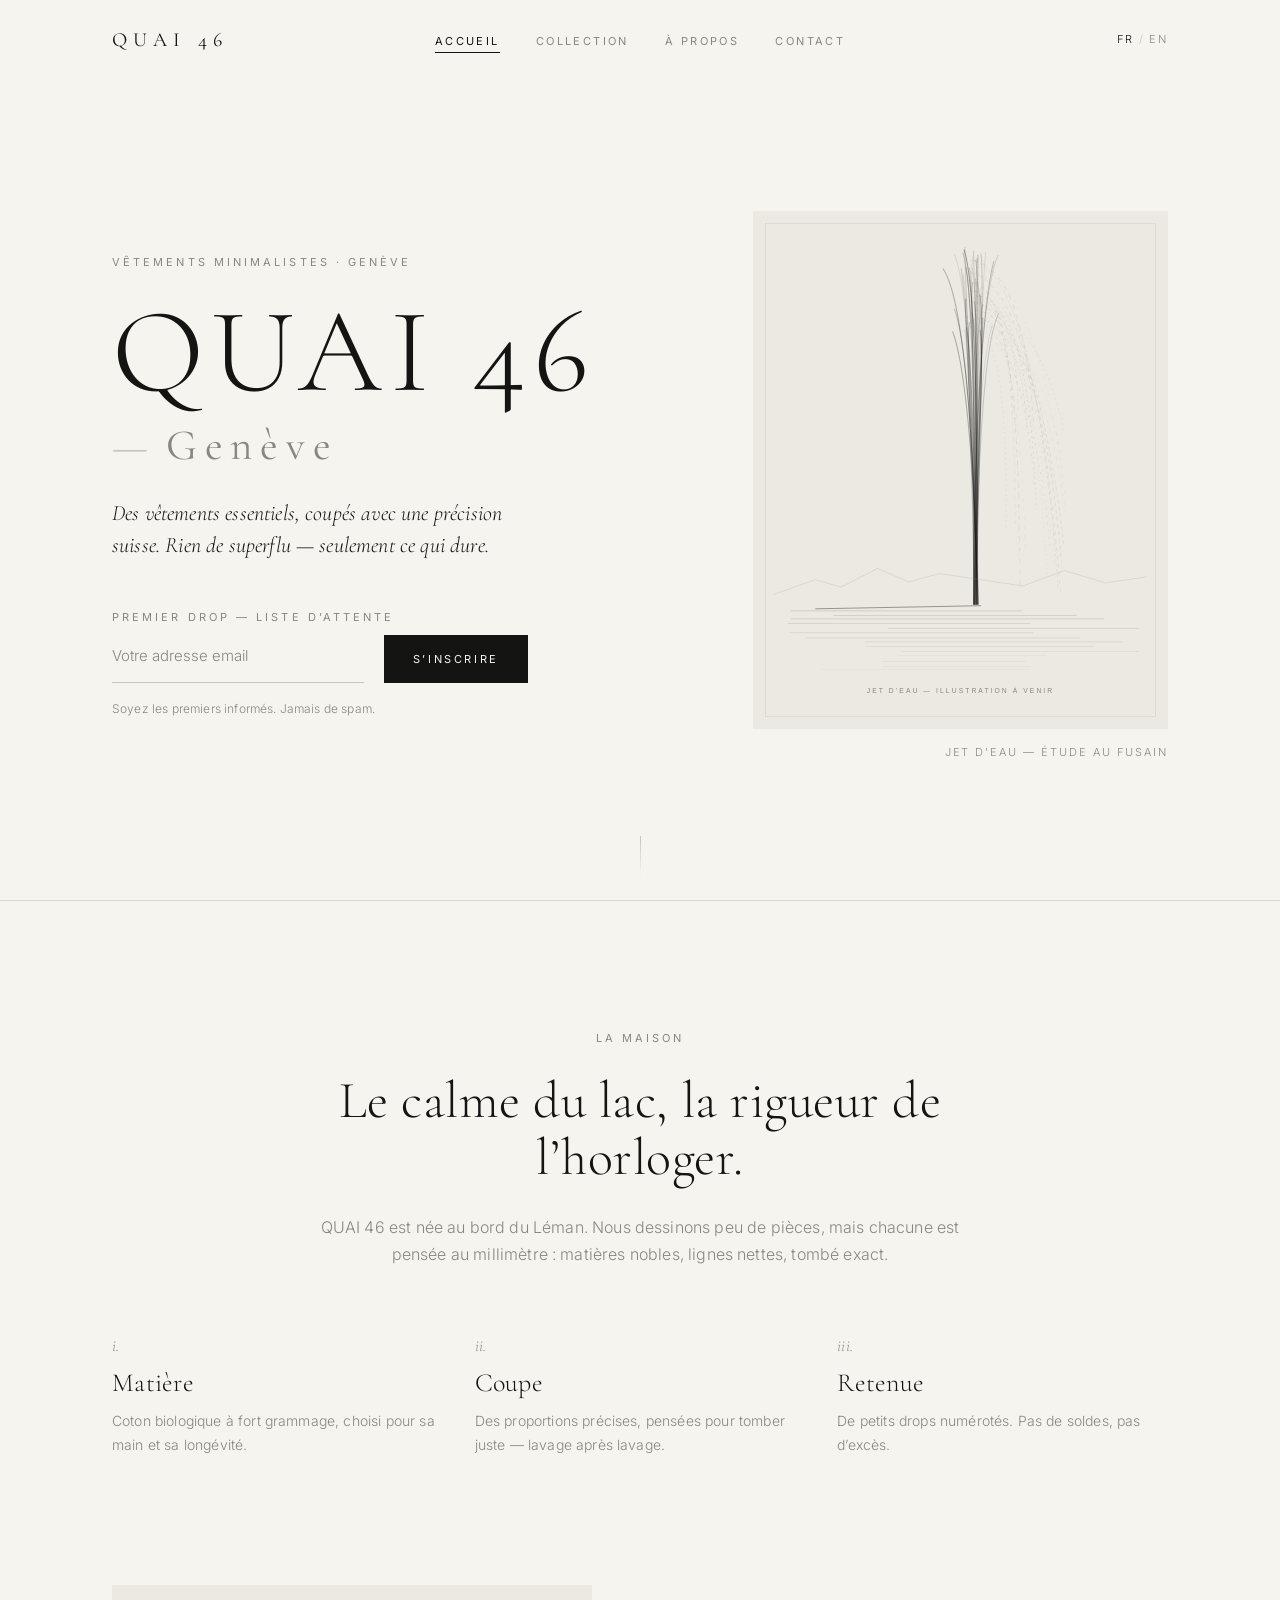
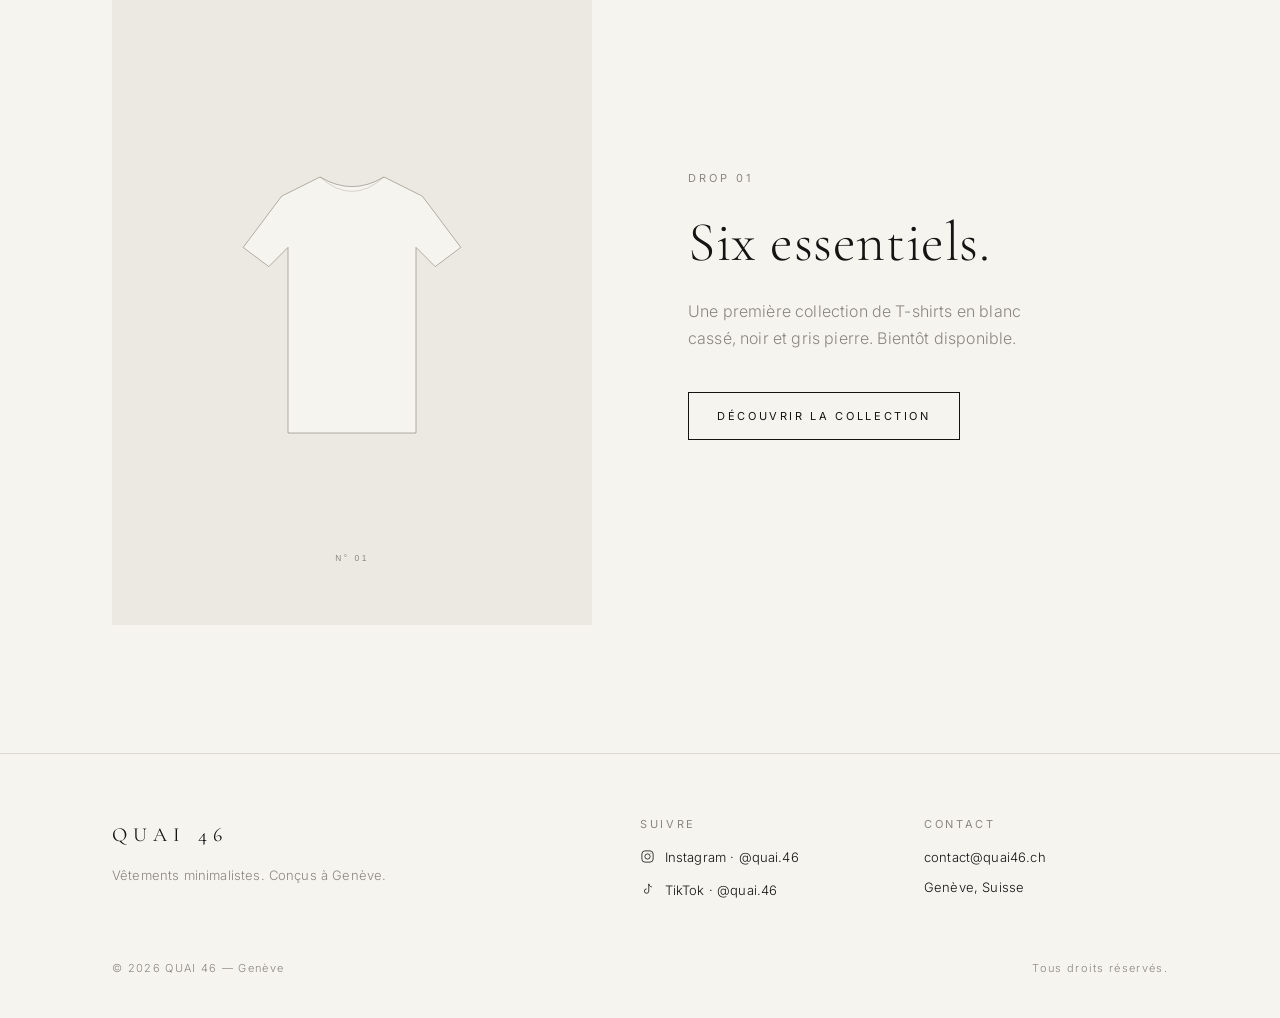
==== index.html @ dd551195 "Site Quai 46 : accueil, collection, à propos, contact (FR/EN) Co-Authored-By: Claude Opus 5.5 <norep" ====
<!doctype html>
<html lang="fr" data-title="meta.title.home">
<head>
<meta charset="utf-8">
<meta name="viewport" content="width=device-width, initial-scale=1">
<title>QUAI 46 — Genève · Vêtements minimalistes</title>
<meta name="description" content="QUAI 46, maison de vêtements minimalistes à Genève. Inscrivez-vous à la liste d’attente du premier drop.">
<meta name="theme-color" content="#f6f4ef">
<meta property="og:title" content="QUAI 46 — Genève · Vêtements minimalistes">
<meta property="og:description" content="QUAI 46, maison de vêtements minimalistes à Genève. Inscrivez-vous à la liste d’attente du premier drop.">
<meta property="og:type" content="website">
<meta property="og:url" content="https://quai46.github.io/">
<meta property="og:image" content="https://quai46.github.io/images/jet-deau.svg">
<link rel="canonical" href="https://quai46.github.io/">
<link rel="icon" href="favicon.svg" type="image/svg+xml">
<link rel="preconnect" href="https://fonts.googleapis.com">
<link rel="preconnect" href="https://fonts.gstatic.com" crossorigin>
<link rel="stylesheet" href="https://fonts.googleapis.com/css2?family=Cormorant+Garamond:ital,wght@0,300;0,400;1,300&family=Inter:wght@300;400&display=swap">
<link rel="stylesheet" href="css/style.css">
<script src="js/main.js" defer></script>
</head>
<body>
<a class="skip-link" href="#main" data-i18n="skip">Aller au contenu</a>
<header class="site-header">
  <div class="container">
    <a class="logo" href="index.html" aria-label="QUAI 46 — Accueil">QUAI 46</a>
    <nav class="site-nav" id="site-nav" aria-label="Navigation principale">
      <ul>
        <li><a href="index.html" data-i18n="nav.home" aria-current="page">Accueil</a></li>
        <li><a href="collection.html" data-i18n="nav.collection">Collection</a></li>
        <li><a href="a-propos.html" data-i18n="nav.about">À propos</a></li>
        <li><a href="contact.html" data-i18n="nav.contact">Contact</a></li>
      </ul>
    </nav>
    <div class="header-actions">
      <button class="lang-toggle" type="button" aria-label="Switch to English"><span data-lang="fr" aria-current="true">FR</span><span class="sep">/</span><span data-lang="en" aria-current="false">EN</span></button>
      <button class="menu-toggle" type="button" aria-controls="site-nav" aria-expanded="false" aria-label="Menu" data-i18n-aria="nav.menu"><span></span><span></span></button>
    </div>
  </div>
</header>

<main id="main">

<section class="hero">
  <div class="container">
    <div class="hero-copy">
      <p class="eyebrow" data-i18n="home.eyebrow">Vêtements minimalistes · Genève</p>
      <h1 class="hero-title">QUAI&nbsp;46<span class="city"><span class="dash">—</span>&nbsp;Genève</span></h1>
      <p class="lead hero-tagline" data-i18n="home.tagline">Des vêtements essentiels, coupés avec une précision suisse. Rien de superflu — seulement ce qui dure.</p>

      <form class="waitlist" data-form="waitlist" action="#" method="post" novalidate>
        <label class="eyebrow" for="waitlist-email" data-i18n="home.waitlist.label">Premier drop — liste d’attente</label>
        <div class="waitlist-row">
          <input class="field" id="waitlist-email" type="email" name="email" autocomplete="email" required placeholder="Votre adresse email" data-i18n-placeholder="home.waitlist.placeholder">
          <input type="text" name="_gotcha" tabindex="-1" autocomplete="off" class="visually-hidden" aria-hidden="true">
          <button class="btn" type="submit" data-i18n="home.waitlist.cta">S’inscrire</button>
        </div>
        <p class="form-note" role="status" aria-live="polite" data-i18n="home.waitlist.note">Soyez les premiers informés. Jamais de spam.</p>
      </form>
    </div>

    <figure class="hero-visual" style="margin:0">
      <div class="frame frame--portrait">
        <!-- Remplacer par l'illustration du Jet d'Eau (fusain ou stylo-plume) : images/jet-deau.jpg -->
        <img src="images/jet-deau.svg" alt="Illustration du Jet d’Eau de Genève" width="800" height="1000" fetchpriority="high">
      </div>
      <figcaption class="caption" data-i18n="home.visual.caption">Jet d’Eau — étude au fusain</figcaption>
    </figure>
  </div>
  <span class="scroll-cue" aria-hidden="true"></span>
</section>

<hr class="rule">

<section class="section">
  <div class="container">
    <div class="statement reveal">
      <p class="eyebrow" data-i18n="home.statement.eyebrow">La maison</p>
      <h2 data-i18n="home.statement.title">Le calme du lac, la rigueur de l’horloger.</h2>
      <p data-i18n="home.statement.text">QUAI 46 est née au bord du Léman. Nous dessinons peu de pièces, mais chacune est pensée au millimètre : matières nobles, lignes nettes, tombé exact.</p>
    </div>
    <div class="pillars">
      <div class="pillar reveal"><span class="num">i.</span><h3 data-i18n="home.pillar1.title">Matière</h3><p data-i18n="home.pillar1.text">Coton biologique à fort grammage, choisi pour sa main et sa longévité.</p></div>
      <div class="pillar reveal"><span class="num">ii.</span><h3 data-i18n="home.pillar2.title">Coupe</h3><p data-i18n="home.pillar2.text">Des proportions précises, pensées pour tomber juste — lavage après lavage.</p></div>
      <div class="pillar reveal"><span class="num">iii.</span><h3 data-i18n="home.pillar3.title">Retenue</h3><p data-i18n="home.pillar3.text">De petits drops numérotés. Pas de soldes, pas d’excès.</p></div>
    </div>
  </div>
</section>

<section class="section" style="padding-top:0">
  <div class="container split">
    <div class="frame frame--tall reveal">
      <img src="images/tee-01.svg" alt="T-shirt Léman, blanc cassé" width="800" height="1000" loading="lazy">
    </div>
    <div class="reveal">
      <p class="eyebrow" data-i18n="home.collection.eyebrow">Drop 01</p>
      <h2 style="font-size:clamp(2.25rem,8vw,3.5rem);margin-bottom:1.5rem" data-i18n="home.collection.title">Six essentiels.</h2>
      <p style="color:var(--stone);max-width:24rem;margin-bottom:2.5rem" data-i18n="home.collection.text">Une première collection de T-shirts en blanc cassé, noir et gris pierre. Bientôt disponible.</p>
      <a class="btn btn--ghost" href="collection.html" data-i18n="home.collection.cta">Découvrir la collection</a>
    </div>
  </div>
</section>
</main>

<footer class="site-footer">
  <div class="container">
    <div class="footer-grid">
      <div class="footer-brand">
        <a class="logo" href="index.html">QUAI 46</a>
        <p data-i18n="footer.tagline">Vêtements minimalistes. Conçus à Genève.</p>
      </div>
      <div class="footer-col">
        <h2 data-i18n="footer.follow">Suivre</h2>
        <ul class="social">
          <li><a href="https://www.instagram.com/quai.46/" target="_blank" rel="noopener"><svg viewBox="0 0 24 24" fill="none" stroke="currentColor" stroke-width="1.3" aria-hidden="true"><rect x="3" y="3" width="18" height="18" rx="5"/><circle cx="12" cy="12" r="4.2"/><circle cx="17.4" cy="6.6" r=".6" fill="currentColor" stroke="none"/></svg><span>Instagram · @quai.46</span></a></li>
          <li><a href="https://www.tiktok.com/@quai.46" target="_blank" rel="noopener"><svg viewBox="0 0 24 24" fill="none" stroke="currentColor" stroke-width="1.3" stroke-linejoin="round" aria-hidden="true"><path d="M14 3v11.5a3.5 3.5 0 1 1-3.5-3.5"/><path d="M14 3c.4 2.6 2.3 4.6 5 4.9"/></svg><span>TikTok · @quai.46</span></a></li>
        </ul>
      </div>
      <div class="footer-col">
        <h2 data-i18n="footer.contact">Contact</h2>
        <ul>
          <li><a href="mailto:contact@quai46.ch">contact@quai46.ch</a></li>
          <li>Genève, Suisse</li>
        </ul>
      </div>
    </div>
    <div class="footer-bottom">
      <span>© <span data-year>2026</span> QUAI 46 — Genève</span>
      <span data-i18n="footer.rights">Tous droits réservés.</span>
    </div>
  </div>
</footer>
</body>
</html>
---- css/style.css ----
/* ==========================================================================
   QUAI 46 — Genève
   Mobile first · blanc cassé, noir, gris pierre
   ========================================================================== */

:root {
  --ivory: #f6f4ef;
  --ivory-deep: #ece9e2;
  --ink: #141413;
  --stone: #8a8780;
  --stone-light: #c9c5bc;
  --line: #dcd8cf;

  --serif: "Cormorant Garamond", "Cormorant", Garamond, "Times New Roman", serif;
  --sans: "Inter", -apple-system, BlinkMacSystemFont, "Helvetica Neue", Arial, sans-serif;

  --gutter: 1.25rem;
  --max: 72rem;
  --header-h: 4.25rem;
  --ease: cubic-bezier(.2, .7, .2, 1);
}

*,
*::before,
*::after { box-sizing: border-box; }

html { -webkit-text-size-adjust: 100%; scroll-behavior: smooth; }

body {
  margin: 0;
  background: var(--ivory);
  color: var(--ink);
  font-family: var(--sans);
  font-size: 0.9375rem;
  font-weight: 300;
  line-height: 1.7;
  letter-spacing: 0.01em;
  -webkit-font-smoothing: antialiased;
  text-rendering: optimizeLegibility;
}

img { display: block; max-width: 100%; height: auto; }
a { color: inherit; text-decoration: none; }
button, input, textarea { font: inherit; color: inherit; }

::selection { background: var(--ink); color: var(--ivory); }

:focus-visible { outline: 1px solid var(--ink); outline-offset: 4px; }

.visually-hidden {
  position: absolute !important;
  width: 1px; height: 1px;
  overflow: hidden; clip: rect(0 0 0 0);
  white-space: nowrap;
}

.skip-link {
  position: absolute; left: var(--gutter); top: -3rem;
  background: var(--ink); color: var(--ivory);
  padding: .5rem 1rem; font-size: .75rem; z-index: 100;
}
.skip-link:focus { top: 1rem; }

/* ---------- Typography ---------- */

h1, h2, h3, .serif {
  font-family: var(--serif);
  font-weight: 300;
  line-height: 1.1;
  letter-spacing: 0.01em;
  margin: 0;
}

.eyebrow {
  font-family: var(--sans);
  font-size: 0.6875rem;
  font-weight: 400;
  letter-spacing: 0.28em;
  text-transform: uppercase;
  color: var(--stone);
  margin: 0 0 1.5rem;
}

.lead {
  font-family: var(--serif);
  font-size: 1.375rem;
  font-weight: 300;
  font-style: italic;
  line-height: 1.45;
  color: var(--ink);
}

p { margin: 0 0 1.25rem; }

/* ---------- Layout ---------- */

.container {
  width: 100%;
  max-width: var(--max);
  margin: 0 auto;
  padding: 0 var(--gutter);
}

.section { padding: 5rem 0; }

.rule {
  border: 0;
  border-top: 1px solid var(--line);
  margin: 0;
}

/* ---------- Header ---------- */

.site-header {
  position: fixed;
  inset: 0 0 auto 0;
  z-index: 50;
  height: var(--header-h);
  background: rgba(246, 244, 239, 0.86);
  -webkit-backdrop-filter: saturate(1.2) blur(10px);
  backdrop-filter: saturate(1.2) blur(10px);
  border-bottom: 1px solid transparent;
  transition: border-color .4s var(--ease);
}
.site-header.is-scrolled { border-bottom-color: var(--line); }

.site-header .container {
  height: 100%;
  display: flex;
  align-items: center;
  justify-content: space-between;
  gap: 1rem;
}

.logo {
  font-family: var(--serif);
  font-size: 1.25rem;
  font-weight: 400;
  letter-spacing: 0.32em;
  white-space: nowrap;
}

.header-actions { display: flex; align-items: center; gap: 1.25rem; }

.lang-toggle {
  background: none;
  border: 0;
  padding: .25rem 0;
  cursor: pointer;
  font-size: 0.6875rem;
  letter-spacing: 0.2em;
  color: var(--stone);
}
.lang-toggle span { transition: color .3s; }
.lang-toggle span[aria-current="true"] { color: var(--ink); }
.lang-toggle .sep { margin: 0 .35em; color: var(--stone-light); }

.menu-toggle {
  width: 2rem; height: 2rem;
  background: none; border: 0; padding: 0;
  cursor: pointer;
  position: relative;
}
.menu-toggle span {
  position: absolute; left: 4px; right: 4px;
  height: 1px; background: var(--ink);
  transition: transform .4s var(--ease), top .4s var(--ease);
}
.menu-toggle span:nth-child(1) { top: 12px; }
.menu-toggle span:nth-child(2) { top: 19px; }
.menu-open .menu-toggle span:nth-child(1) { top: 16px; transform: rotate(45deg); }
.menu-open .menu-toggle span:nth-child(2) { top: 16px; transform: rotate(-45deg); }

.site-nav {
  position: fixed;
  inset: var(--header-h) 0 0 0;
  background: var(--ivory);
  display: flex;
  flex-direction: column;
  justify-content: center;
  padding: 0 var(--gutter) 20vh;
  opacity: 0;
  visibility: hidden;
  transition: opacity .4s var(--ease), visibility .4s;
}
.menu-open .site-nav { opacity: 1; visibility: visible; }

.site-nav ul { list-style: none; margin: 0; padding: 0; }
.site-nav li + li { margin-top: 1.25rem; }
.site-nav a {
  font-family: var(--serif);
  font-size: 2.25rem;
  font-weight: 300;
  color: var(--stone);
  transition: color .3s;
}
.site-nav a:hover,
.site-nav a[aria-current="page"] { color: var(--ink); }

/* ---------- Buttons & forms ---------- */

.btn {
  display: inline-flex;
  align-items: center;
  justify-content: center;
  min-height: 3rem;
  padding: 0 1.75rem;
  border: 1px solid var(--ink);
  background: var(--ink);
  color: var(--ivory);
  font-size: 0.6875rem;
  font-weight: 400;
  letter-spacing: 0.24em;
  text-transform: uppercase;
  cursor: pointer;
  transition: background .3s, color .3s;
  white-space: nowrap;
}
.btn:hover { background: transparent; color: var(--ink); }

.btn--ghost { background: transparent; color: var(--ink); }
.btn--ghost:hover { background: var(--ink); color: var(--ivory); }

.btn[disabled],
.btn--disabled {
  background: transparent;
  color: var(--stone);
  border-color: var(--stone-light);
  cursor: default;
}
.btn[disabled]:hover,
.btn--disabled:hover { background: transparent; color: var(--stone); }

.field {
  display: block;
  width: 100%;
  border: 0;
  border-bottom: 1px solid var(--stone-light);
  background: transparent;
  padding: .85rem 0;
  font-size: 0.9375rem;
  font-weight: 300;
  border-radius: 0;
  transition: border-color .3s;
}
.field::placeholder { color: var(--stone); }
.field:focus { outline: none; border-bottom-color: var(--ink); }
textarea.field { resize: vertical; min-height: 8rem; }

.label {
  display: block;
  font-size: 0.6875rem;
  letter-spacing: 0.2em;
  text-transform: uppercase;
  color: var(--stone);
  margin-top: 1.75rem;
}

.form-note {
  font-size: 0.75rem;
  color: var(--stone);
  margin: 1rem 0 0;
  min-height: 1.2em;
}
.form-note.is-success { color: var(--ink); }

/* ---------- Hero ---------- */

.hero {
  position: relative;
  min-height: 100vh;
  min-height: 100svh;
  display: flex;
  align-items: center;
  padding: calc(var(--header-h) + 2.5rem) 0 3rem;
  overflow: hidden;
}

.hero .container {
  display: grid;
  gap: 3rem;
  align-items: center;
}

.hero-title {
  font-size: clamp(3rem, 13vw, 7.5rem);
  letter-spacing: 0.06em;
  line-height: 0.95;
}
.hero-title .city {
  display: block;
  font-size: 0.36em;
  font-weight: 400;
  letter-spacing: 0.18em;
  margin-top: 1rem;
  color: var(--stone);
}
.hero-title .dash { letter-spacing: 0; color: var(--stone-light); }

.hero-tagline {
  max-width: 26rem;
  margin: 2rem 0 2.5rem;
}

.waitlist { max-width: 26rem; }
.waitlist-row { display: flex; flex-direction: column; gap: 1rem; }
.waitlist .eyebrow { margin-bottom: .5rem; }

.hero-visual { position: relative; }

.scroll-cue {
  position: absolute;
  left: 50%; bottom: 1.5rem;
  width: 1px; height: 2.5rem;
  background: linear-gradient(var(--stone-light), transparent);
  display: none;
}

/* ---------- Image frames / placeholders ---------- */

.frame {
  position: relative;
  background: var(--ivory-deep);
  overflow: hidden;
}
.frame img {
  width: 100%; height: 100%;
  object-fit: cover;
}
.frame--portrait { aspect-ratio: 4 / 5; }
.frame--tall { aspect-ratio: 3 / 4; }
.frame--wide { aspect-ratio: 16 / 9; }

.caption {
  font-size: 0.6875rem;
  letter-spacing: 0.18em;
  text-transform: uppercase;
  color: var(--stone);
  margin-top: .85rem;
}

/* ---------- Manifesto / intro blocks ---------- */

.statement {
  text-align: center;
  max-width: 40rem;
  margin: 0 auto;
}
.statement h2 {
  font-size: clamp(2rem, 7vw, 3.25rem);
  margin-bottom: 1.75rem;
}
.statement p { color: var(--stone); }

.pillars {
  display: grid;
  gap: 2.5rem;
  margin-top: 4rem;
}
.pillar .num {
  font-family: var(--serif);
  font-style: italic;
  font-size: 1rem;
  color: var(--stone);
}
.pillar h3 { font-size: 1.625rem; margin: .5rem 0 .75rem; }
.pillar p { color: var(--stone); font-size: 0.875rem; margin: 0; }

.split {
  display: grid;
  gap: 2.5rem;
  align-items: center;
}

/* ---------- Page heads ---------- */

.page-head {
  padding: calc(var(--header-h) + 4rem) 0 3rem;
}
.page-head h1 { font-size: clamp(2.75rem, 11vw, 5rem); }
.page-head p { max-width: 32rem; color: var(--stone); margin-top: 1.5rem; }

/* ---------- Collection ---------- */

.grid {
  display: grid;
  grid-template-columns: 1fr;
  gap: 3.5rem 1.25rem;
}

.product .frame { aspect-ratio: 4 / 5; }
.product-info {
  display: flex;
  justify-content: space-between;
  align-items: baseline;
  gap: 1rem;
  margin-top: 1.25rem;
}
.product-name { font-size: 1.375rem; }
.product-meta { font-size: 0.75rem; color: var(--stone); margin: .25rem 0 1.25rem; }
.product-price {
  font-size: 0.8125rem;
  letter-spacing: 0.08em;
  white-space: nowrap;
}
.product .btn { width: 100%; }

/* ---------- About ---------- */

.prose { max-width: 36rem; }
.prose p { color: #3d3c39; }
.prose h2 { font-size: 2rem; margin: 3rem 0 1.25rem; }

.quote {
  font-family: var(--serif);
  font-style: italic;
  font-weight: 300;
  font-size: clamp(1.75rem, 6vw, 2.75rem);
  line-height: 1.25;
  text-align: center;
  max-width: 44rem;
  margin: 0 auto;
}
.quote cite {
  display: block;
  font-family: var(--sans);
  font-style: normal;
  font-size: 0.6875rem;
  letter-spacing: 0.24em;
  text-transform: uppercase;
  color: var(--stone);
  margin-top: 2rem;
}

/* ---------- Contact ---------- */

.contact-grid { display: grid; gap: 4rem; }
.contact-list { list-style: none; padding: 0; margin: 0; }
.contact-list li { padding: 1.25rem 0; border-top: 1px solid var(--line); }
.contact-list li:last-child { border-bottom: 1px solid var(--line); }
.contact-list .label { margin: 0 0 .35rem; }
.contact-list a { border-bottom: 1px solid transparent; transition: border-color .3s; }
.contact-list a:hover { border-bottom-color: var(--ink); }
.contact-form .btn { margin-top: 2.5rem; }

/* ---------- Footer ---------- */

.site-footer {
  border-top: 1px solid var(--line);
  padding: 4rem 0 2.5rem;
  font-size: 0.8125rem;
}
.footer-grid { display: grid; gap: 2.5rem; }
.footer-brand .logo { display: inline-block; margin-bottom: .75rem; }
.footer-brand p { color: var(--stone); margin: 0; }
.footer-col h2 {
  font-family: var(--sans);
  font-size: 0.6875rem;
  font-weight: 400;
  letter-spacing: 0.24em;
  text-transform: uppercase;
  color: var(--stone);
  margin-bottom: 1rem;
}
.footer-col ul { list-style: none; margin: 0; padding: 0; }
.footer-col li + li { margin-top: .5rem; }
.footer-col a { transition: color .3s; }
.footer-col a:hover { color: var(--stone); }
.social a { display: inline-flex; align-items: center; gap: .6rem; }
.social svg { width: 15px; height: 15px; flex: none; }
.footer-bottom {
  display: flex;
  flex-wrap: wrap;
  justify-content: space-between;
  gap: .5rem;
  margin-top: 3.5rem;
  font-size: 0.6875rem;
  letter-spacing: 0.12em;
  color: var(--stone);
}

/* ---------- Reveal on scroll ---------- */

.js .reveal {
  opacity: 0;
  transform: translateY(18px);
  transition: opacity 1s var(--ease), transform 1s var(--ease);
}
.js .reveal.is-visible { opacity: 1; transform: none; }

@media (prefers-reduced-motion: reduce) {
  html { scroll-behavior: auto; }
  .js .reveal { opacity: 1; transform: none; transition: none; }
  * { transition-duration: 0s !important; }
}

/* ==========================================================================
   ≥ 640px
   ========================================================================== */
@media (min-width: 40em) {
  :root { --gutter: 2rem; }
  .grid { grid-template-columns: repeat(2, 1fr); }
  .waitlist-row { flex-direction: row; align-items: flex-end; gap: 1.25rem; }
  .waitlist-row .field { flex: 1; }
  .pillars { grid-template-columns: repeat(3, 1fr); gap: 2rem; }
  .footer-grid { grid-template-columns: 2fr 1fr 1fr; }
}

/* ==========================================================================
   ≥ 960px
   ========================================================================== */
@media (min-width: 60em) {
  :root { --gutter: 3rem; --header-h: 5rem; }
  body { font-size: 1rem; }
  .section { padding: 8rem 0; }

  .menu-toggle { display: none; }
  .site-nav {
    position: static;
    inset: auto;
    opacity: 1;
    visibility: visible;
    background: none;
    padding: 0;
    flex-direction: row;
  }
  .site-nav ul { display: flex; gap: 2.25rem; }
  .site-nav li + li { margin: 0; }
  .site-nav a {
    font-family: var(--sans);
    font-size: 0.6875rem;
    font-weight: 400;
    letter-spacing: 0.22em;
    text-transform: uppercase;
    padding: .25rem 0;
    border-bottom: 1px solid transparent;
  }
  .site-nav a[aria-current="page"] { border-bottom-color: var(--ink); }

  .site-header .container { display: grid; grid-template-columns: 1fr auto 1fr; }
  .header-actions { justify-content: flex-end; }

  .hero .container { grid-template-columns: 1.15fr 0.85fr; gap: 5rem; }
  .hero-visual .frame { aspect-ratio: 4 / 5; max-height: 72vh; margin-left: auto; }
  .hero-visual .caption { text-align: right; }
  .scroll-cue { display: block; }

  .grid { grid-template-columns: repeat(3, 1fr); gap: 5rem 2rem; }
  .split { grid-template-columns: 1fr 1fr; gap: 6rem; }
  .split--reverse > :first-child { order: 2; }
  .contact-grid { grid-template-columns: 1fr 1.2fr; gap: 6rem; }
  .page-head { padding: calc(var(--header-h) + 6rem) 0 4rem; }
}
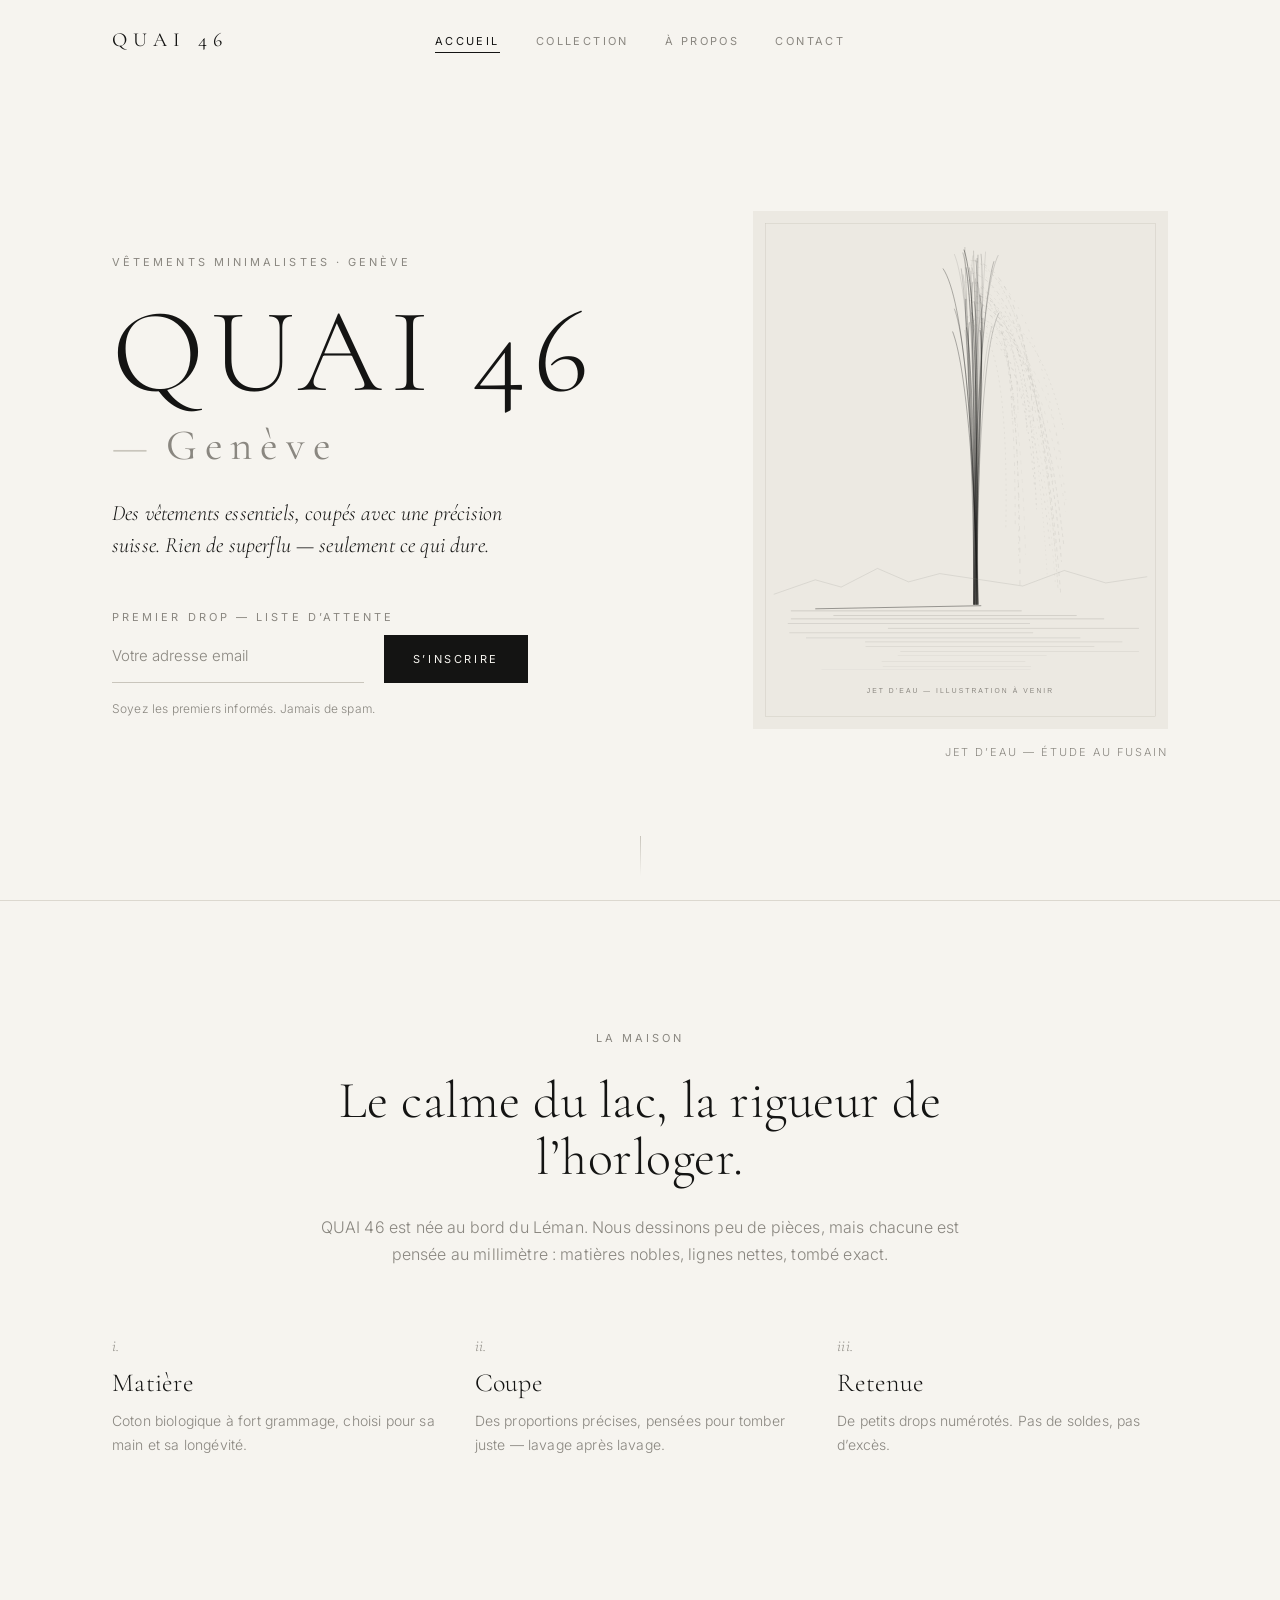
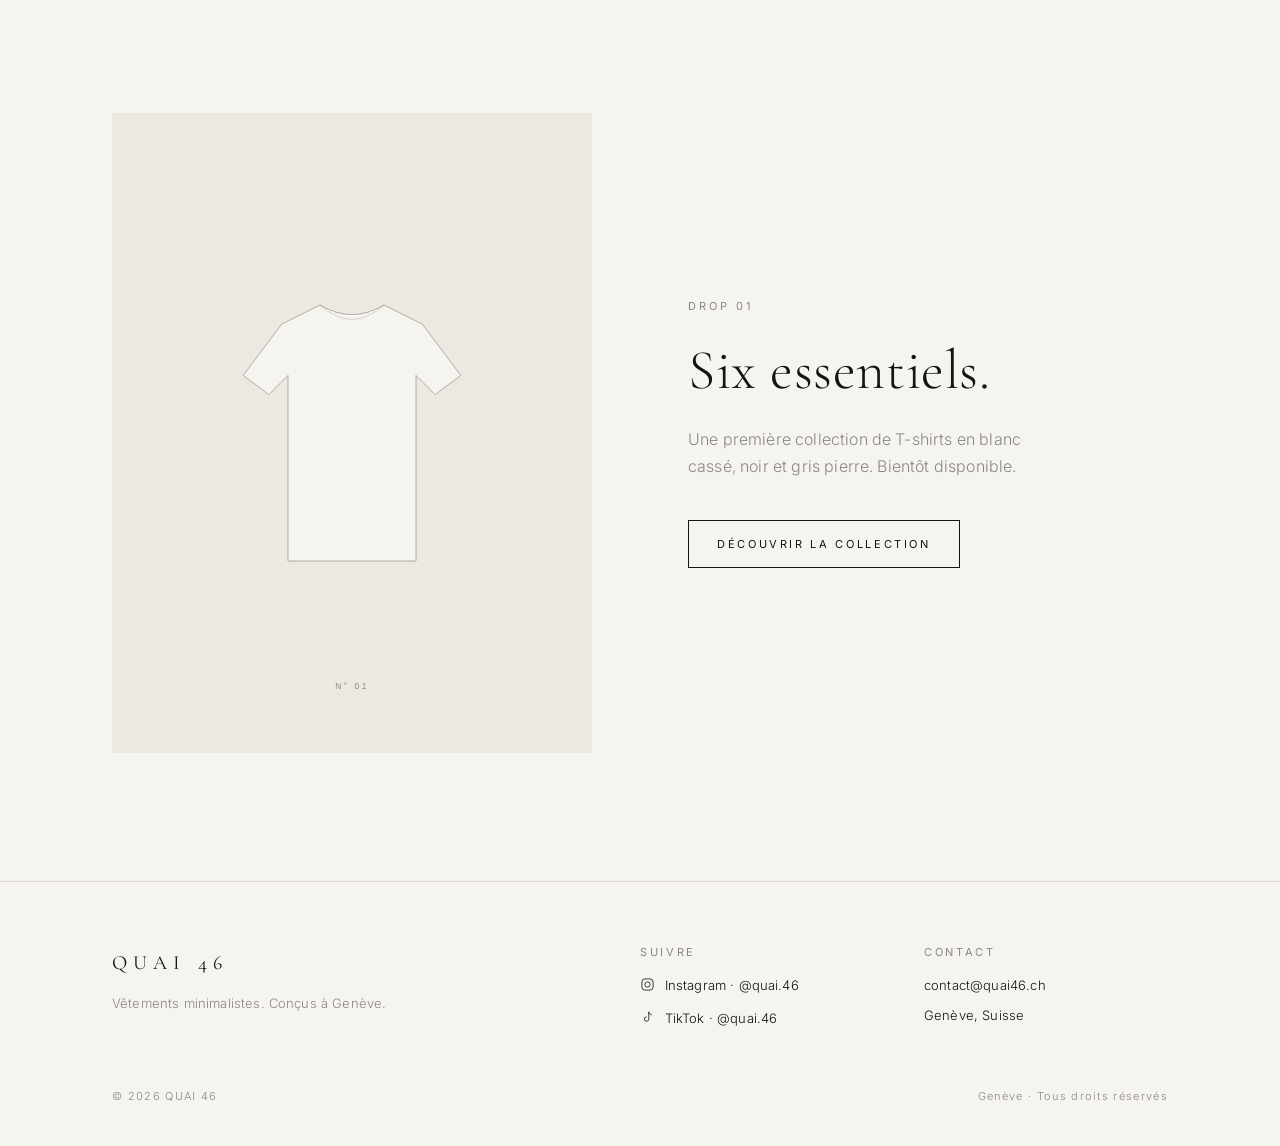
==== commit d501a37b: "Tâche 2 : corrections typographiques, pied de page, balises head et favicons - Titre du hero : « QUA" ====
--- a/index.html
+++ b/index.html
@@ -1,40 +1,44 @@
 <!doctype html>
-<html lang="fr" data-title="meta.title.home">
+<html lang="fr">
 <head>
 <meta charset="utf-8">
 <meta name="viewport" content="width=device-width, initial-scale=1">
 <title>QUAI 46 — Genève · Vêtements minimalistes</title>
 <meta name="description" content="QUAI 46, maison de vêtements minimalistes à Genève. Inscrivez-vous à la liste d’attente du premier drop.">
 <meta name="theme-color" content="#f6f4ef">
+<link rel="canonical" href="https://quai46.github.io/">
+<meta property="og:type" content="website">
+<meta property="og:site_name" content="QUAI 46">
+<meta property="og:locale" content="fr_CH">
 <meta property="og:title" content="QUAI 46 — Genève · Vêtements minimalistes">
 <meta property="og:description" content="QUAI 46, maison de vêtements minimalistes à Genève. Inscrivez-vous à la liste d’attente du premier drop.">
-<meta property="og:type" content="website">
 <meta property="og:url" content="https://quai46.github.io/">
 <meta property="og:image" content="https://quai46.github.io/images/jet-deau.svg">
-<link rel="canonical" href="https://quai46.github.io/">
-<link rel="icon" href="favicon.svg" type="image/svg+xml">
+<link rel="icon" href="/favicon.svg" type="image/svg+xml">
+<link rel="icon" href="/favicon.ico" sizes="32x32">
+<link rel="apple-touch-icon" href="/apple-touch-icon.png">
 <link rel="preconnect" href="https://fonts.googleapis.com">
 <link rel="preconnect" href="https://fonts.gstatic.com" crossorigin>
-<link rel="stylesheet" href="https://fonts.googleapis.com/css2?family=Cormorant+Garamond:ital,wght@0,300;0,400;1,300&family=Inter:wght@300;400&display=swap">
-<link rel="stylesheet" href="css/style.css">
-<script src="js/main.js" defer></script>
+<link rel="stylesheet" href="https://fonts.googleapis.com/css2?family=Cormorant+Garamond:ital,wght@0,300;0,400;1,300&amp;family=Inter:wght@300;400&amp;display=swap">
+<link rel="stylesheet" href="/css/style.css">
+<script src="/js/main.js" defer></script>
 </head>
 <body>
-<a class="skip-link" href="#main" data-i18n="skip">Aller au contenu</a>
+<a class="skip-link" href="#main">Aller au contenu</a>
 <header class="site-header">
   <div class="container">
-    <a class="logo" href="index.html" aria-label="QUAI 46 — Accueil">QUAI 46</a>
+    <a class="logo" href="/" aria-label="QUAI 46 — Accueil">QUAI 46</a>
     <nav class="site-nav" id="site-nav" aria-label="Navigation principale">
       <ul>
-        <li><a href="index.html" data-i18n="nav.home" aria-current="page">Accueil</a></li>
-        <li><a href="collection.html" data-i18n="nav.collection">Collection</a></li>
-        <li><a href="a-propos.html" data-i18n="nav.about">À propos</a></li>
-        <li><a href="contact.html" data-i18n="nav.contact">Contact</a></li>
+        <li><a href="/" aria-current="page">Accueil</a></li>
+        <li><a href="/collection.html">Collection</a></li>
+        <li><a href="/a-propos.html">À propos</a></li>
+        <li><a href="/contact.html">Contact</a></li>
       </ul>
     </nav>
     <div class="header-actions">
-      <button class="lang-toggle" type="button" aria-label="Switch to English"><span data-lang="fr" aria-current="true">FR</span><span class="sep">/</span><span data-lang="en" aria-current="false">EN</span></button>
-      <button class="menu-toggle" type="button" aria-controls="site-nav" aria-expanded="false" aria-label="Menu" data-i18n-aria="nav.menu"><span></span><span></span></button>
+      
+      <button class="menu-toggle" type="button" aria-controls="site-nav" aria-expanded="false" aria-label="Menu"><span></span><span></span></button>
     </div>
   </div>
 </header>
@@ -44,27 +48,26 @@
 <section class="hero">
   <div class="container">
     <div class="hero-copy">
-      <p class="eyebrow" data-i18n="home.eyebrow">Vêtements minimalistes · Genève</p>
-      <h1 class="hero-title">QUAI&nbsp;46<span class="city"><span class="dash">—</span>&nbsp;Genève</span></h1>
-      <p class="lead hero-tagline" data-i18n="home.tagline">Des vêtements essentiels, coupés avec une précision suisse. Rien de superflu — seulement ce qui dure.</p>
+      <p class="eyebrow">Vêtements minimalistes · Genève</p>
+      <h1 class="hero-title">QUAI&nbsp;46 <span class="city"><span class="dash">—</span> Genève</span></h1>
+      <p class="lead hero-tagline">Des vêtements essentiels, coupés avec une précision suisse. Rien de superflu — seulement ce qui dure.</p>
 
       <form class="waitlist" data-form="waitlist" action="#" method="post" novalidate>
-        <label class="eyebrow" for="waitlist-email" data-i18n="home.waitlist.label">Premier drop — liste d’attente</label>
+        <label class="eyebrow" for="hero-email">Premier drop — liste d’attente</label>
         <div class="waitlist-row">
-          <input class="field" id="waitlist-email" type="email" name="email" autocomplete="email" required placeholder="Votre adresse email" data-i18n-placeholder="home.waitlist.placeholder">
-          <input type="text" name="_gotcha" tabindex="-1" autocomplete="off" class="visually-hidden" aria-hidden="true">
-          <button class="btn" type="submit" data-i18n="home.waitlist.cta">S’inscrire</button>
+          <input class="field" id="hero-email" type="email" name="email" autocomplete="email" required placeholder="Votre adresse email">
+          <button class="btn" type="submit">S’inscrire</button>
         </div>
-        <p class="form-note" role="status" aria-live="polite" data-i18n="home.waitlist.note">Soyez les premiers informés. Jamais de spam.</p>
+        <p class="form-note" role="status" aria-live="polite">Soyez les premiers informés. Jamais de spam.</p>
       </form>
     </div>
 
-    <figure class="hero-visual" style="margin:0">
+    <figure class="hero-visual">
       <div class="frame frame--portrait">
-        <!-- Remplacer par l'illustration du Jet d'Eau (fusain ou stylo-plume) : images/jet-deau.jpg -->
-        <img src="images/jet-deau.svg" alt="Illustration du Jet d’Eau de Genève" width="800" height="1000" fetchpriority="high">
+        <!-- TODO: remplacer par l'illustration du Jet d'Eau (fusain ou stylo-plume), format 4:5, ex. /images/jet-deau.jpg -->
+        <img src="/images/jet-deau.svg" alt="Illustration au trait du Jet d’Eau de Genève sur le Léman" width="800" height="1000" fetchpriority="high">
       </div>
-      <figcaption class="caption" data-i18n="home.visual.caption">Jet d’Eau — étude au fusain</figcaption>
+      <figcaption class="caption">Jet d’Eau — étude au fusain</figcaption>
     </figure>
   </div>
   <span class="scroll-cue" aria-hidden="true"></span>
@@ -75,28 +78,28 @@
 <section class="section">
   <div class="container">
     <div class="statement reveal">
-      <p class="eyebrow" data-i18n="home.statement.eyebrow">La maison</p>
-      <h2 data-i18n="home.statement.title">Le calme du lac, la rigueur de l’horloger.</h2>
-      <p data-i18n="home.statement.text">QUAI 46 est née au bord du Léman. Nous dessinons peu de pièces, mais chacune est pensée au millimètre : matières nobles, lignes nettes, tombé exact.</p>
+      <p class="eyebrow">La maison</p>
+      <h2>Le calme du lac, la rigueur de l’horloger.</h2>
+      <p>QUAI 46 est née au bord du Léman. Nous dessinons peu de pièces, mais chacune est pensée au millimètre : matières nobles, lignes nettes, tombé exact.</p>
     </div>
     <div class="pillars">
-      <div class="pillar reveal"><span class="num">i.</span><h3 data-i18n="home.pillar1.title">Matière</h3><p data-i18n="home.pillar1.text">Coton biologique à fort grammage, choisi pour sa main et sa longévité.</p></div>
-      <div class="pillar reveal"><span class="num">ii.</span><h3 data-i18n="home.pillar2.title">Coupe</h3><p data-i18n="home.pillar2.text">Des proportions précises, pensées pour tomber juste — lavage après lavage.</p></div>
-      <div class="pillar reveal"><span class="num">iii.</span><h3 data-i18n="home.pillar3.title">Retenue</h3><p data-i18n="home.pillar3.text">De petits drops numérotés. Pas de soldes, pas d’excès.</p></div>
+      <div class="pillar reveal"><span class="num">i.</span><h3>Matière</h3><p>Coton biologique à fort grammage, choisi pour sa main et sa longévité.</p></div>
+      <div class="pillar reveal"><span class="num">ii.</span><h3>Coupe</h3><p>Des proportions précises, pensées pour tomber juste — lavage après lavage.</p></div>
+      <div class="pillar reveal"><span class="num">iii.</span><h3>Retenue</h3><p>De petits drops numérotés. Pas de soldes, pas d’excès.</p></div>
     </div>
   </div>
 </section>
 
-<section class="section" style="padding-top:0">
+<section class="section section--flush">
   <div class="container split">
     <div class="frame frame--tall reveal">
-      <img src="images/tee-01.svg" alt="T-shirt Léman, blanc cassé" width="800" height="1000" loading="lazy">
+      <img src="/images/tee-01.svg" alt="T-shirt Léman, blanc cassé" width="800" height="1000" loading="lazy" decoding="async">
     </div>
     <div class="reveal">
-      <p class="eyebrow" data-i18n="home.collection.eyebrow">Drop 01</p>
-      <h2 style="font-size:clamp(2.25rem,8vw,3.5rem);margin-bottom:1.5rem" data-i18n="home.collection.title">Six essentiels.</h2>
-      <p style="color:var(--stone);max-width:24rem;margin-bottom:2.5rem" data-i18n="home.collection.text">Une première collection de T-shirts en blanc cassé, noir et gris pierre. Bientôt disponible.</p>
-      <a class="btn btn--ghost" href="collection.html" data-i18n="home.collection.cta">Découvrir la collection</a>
+      <p class="eyebrow">Drop 01</p>
+      <h2 class="h-display">Six essentiels.</h2>
+      <p class="muted measure">Une première collection de T-shirts en blanc cassé, noir et gris pierre. Bientôt disponible.</p>
+      <a class="btn btn--ghost" href="/collection.html">Découvrir la collection</a>
     </div>
   </div>
 </section>
@@ -106,27 +109,27 @@
   <div class="container">
     <div class="footer-grid">
       <div class="footer-brand">
-        <a class="logo" href="index.html">QUAI 46</a>
-        <p data-i18n="footer.tagline">Vêtements minimalistes. Conçus à Genève.</p>
+        <a class="logo" href="/">QUAI 46</a>
+        <p>Vêtements minimalistes. Conçus à Genève.</p>
       </div>
       <div class="footer-col">
-        <h2 data-i18n="footer.follow">Suivre</h2>
+        <h2>Suivre</h2>
         <ul class="social">
-          <li><a href="https://www.instagram.com/quai.46/" target="_blank" rel="noopener"><svg viewBox="0 0 24 24" fill="none" stroke="currentColor" stroke-width="1.3" aria-hidden="true"><rect x="3" y="3" width="18" height="18" rx="5"/><circle cx="12" cy="12" r="4.2"/><circle cx="17.4" cy="6.6" r=".6" fill="currentColor" stroke="none"/></svg><span>Instagram · @quai.46</span></a></li>
-          <li><a href="https://www.tiktok.com/@quai.46" target="_blank" rel="noopener"><svg viewBox="0 0 24 24" fill="none" stroke="currentColor" stroke-width="1.3" stroke-linejoin="round" aria-hidden="true"><path d="M14 3v11.5a3.5 3.5 0 1 1-3.5-3.5"/><path d="M14 3c.4 2.6 2.3 4.6 5 4.9"/></svg><span>TikTok · @quai.46</span></a></li>
+          <li><a href="https://www.instagram.com/quai.46/" target="_blank" rel="noopener"><svg viewBox="0 0 24 24" fill="none" stroke="currentColor" stroke-width="1.3" aria-hidden="true" focusable="false"><rect x="3" y="3" width="18" height="18" rx="5"/><circle cx="12" cy="12" r="4.2"/><circle cx="17.4" cy="6.6" r=".6" fill="currentColor" stroke="none"/></svg><span>Instagram · @quai.46</span></a></li>
+          <li><a href="https://www.tiktok.com/@quai.46" target="_blank" rel="noopener"><svg viewBox="0 0 24 24" fill="none" stroke="currentColor" stroke-width="1.3" stroke-linejoin="round" aria-hidden="true" focusable="false"><path d="M14 3v11.5a3.5 3.5 0 1 1-3.5-3.5"/><path d="M14 3c.4 2.6 2.3 4.6 5 4.9"/></svg><span>TikTok · @quai.46</span></a></li>
         </ul>
       </div>
       <div class="footer-col">
-        <h2 data-i18n="footer.contact">Contact</h2>
+        <h2>Contact</h2>
         <ul>
-          <li><a href="mailto:contact@quai46.ch">contact@quai46.ch</a></li>
+          <li><a href="mailto:contact@quai46.ch">contact@quai46.ch</a><!-- TODO: remplacer par l'adresse email définitive --></li>
           <li>Genève, Suisse</li>
         </ul>
       </div>
     </div>
     <div class="footer-bottom">
-      <span>© <span data-year>2026</span> QUAI 46 — Genève</span>
-      <span data-i18n="footer.rights">Tous droits réservés.</span>
+      <span>© <span data-year>2026</span> QUAI 46</span>
+      <span>Genève · Tous droits réservés</span>
     </div>
   </div>
 </footer>
--- a/css/style.css
+++ b/css/style.css
@@ -40,6 +40,7 @@
 }
 
 img { display: block; max-width: 100%; height: auto; }
+figure { margin: 0; }
 a { color: inherit; text-decoration: none; }
 button, input, textarea { font: inherit; color: inherit; }
 
@@ -102,6 +103,15 @@
 }
 
 .section { padding: 5rem 0; }
+
+/* Utilitaires */
+.section--flush { padding-top: 0; }
+.section--tight { padding-top: 1rem; }
+.h-display { font-size: clamp(2.25rem, 8vw, 3.5rem); margin-bottom: 1.5rem; }
+.muted { color: var(--stone); }
+.measure { max-width: 24rem; margin-bottom: 2.5rem; }
+.flush { margin-top: 0 !important; }
+.btn-row { display: flex; flex-wrap: wrap; gap: 1rem; margin-top: 2.5rem; }
 
 .rule {
   border: 0;
@@ -153,6 +163,7 @@
 }
 .lang-toggle span { transition: color .3s; }
 .lang-toggle span[aria-current="true"] { color: var(--ink); }
+.lang-toggle:hover span { color: var(--ink); }
 .lang-toggle .sep { margin: 0 .35em; color: var(--stone-light); }
 
 .menu-toggle {
@@ -379,6 +390,8 @@
 }
 .page-head h1 { font-size: clamp(2.75rem, 11vw, 5rem); }
 .page-head p { max-width: 32rem; color: var(--stone); margin-top: 1.5rem; }
+.page-head--center { min-height: 70vh; display: flex; align-items: center; }
+.page-head--center h1 { max-width: 40rem; }
 
 /* ---------- Collection ---------- */
 
@@ -421,6 +434,7 @@
   max-width: 44rem;
   margin: 0 auto;
 }
+.quote p { margin: 0; }
 .quote cite {
   display: block;
   font-family: var(--sans);
@@ -504,6 +518,7 @@
   .waitlist-row .field { flex: 1; }
   .pillars { grid-template-columns: repeat(3, 1fr); gap: 2rem; }
   .footer-grid { grid-template-columns: 2fr 1fr 1fr; }
+  .footer-grid--4 { grid-template-columns: 1fr 1fr; }
 }
 
 /* ==========================================================================
@@ -549,5 +564,6 @@
   .split { grid-template-columns: 1fr 1fr; gap: 6rem; }
   .split--reverse > :first-child { order: 2; }
   .contact-grid { grid-template-columns: 1fr 1.2fr; gap: 6rem; }
+  .footer-grid--4 { grid-template-columns: 1.6fr 1fr 1fr 1.2fr; }
   .page-head { padding: calc(var(--header-h) + 6rem) 0 4rem; }
 }
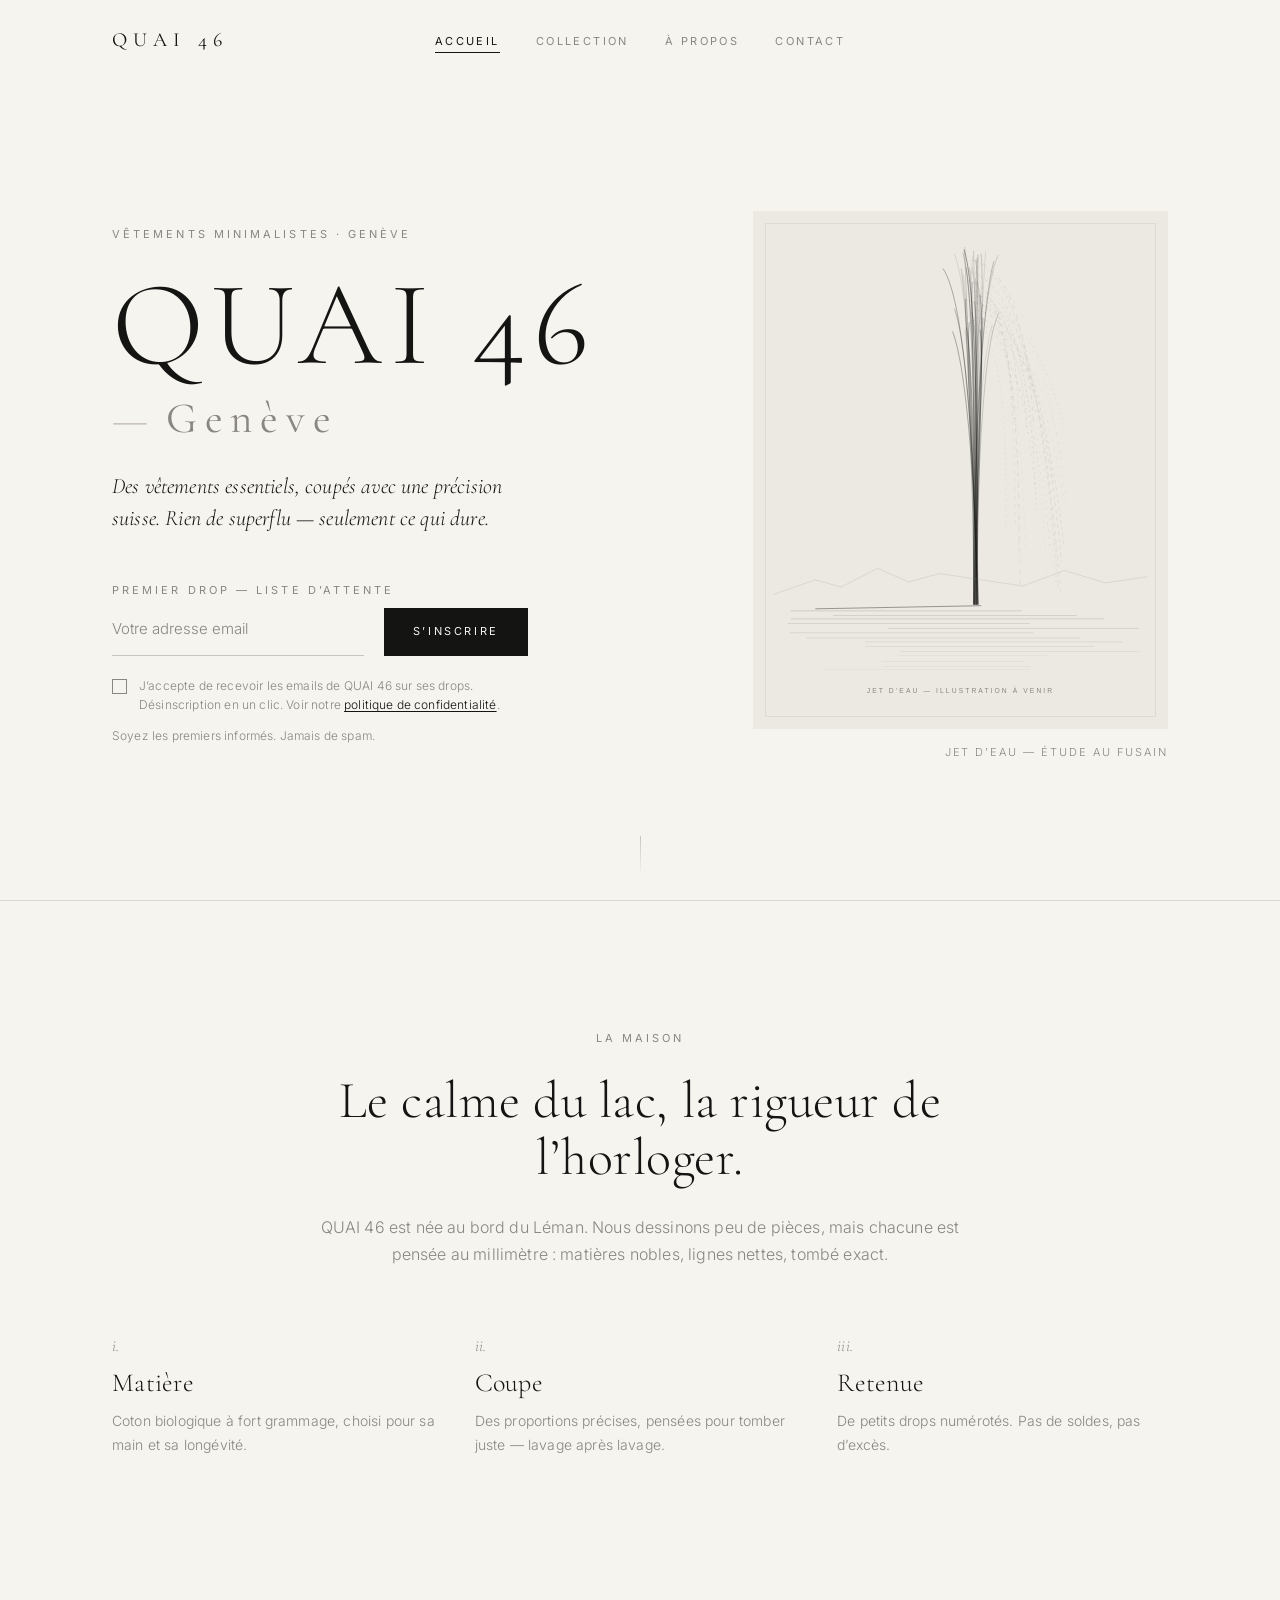
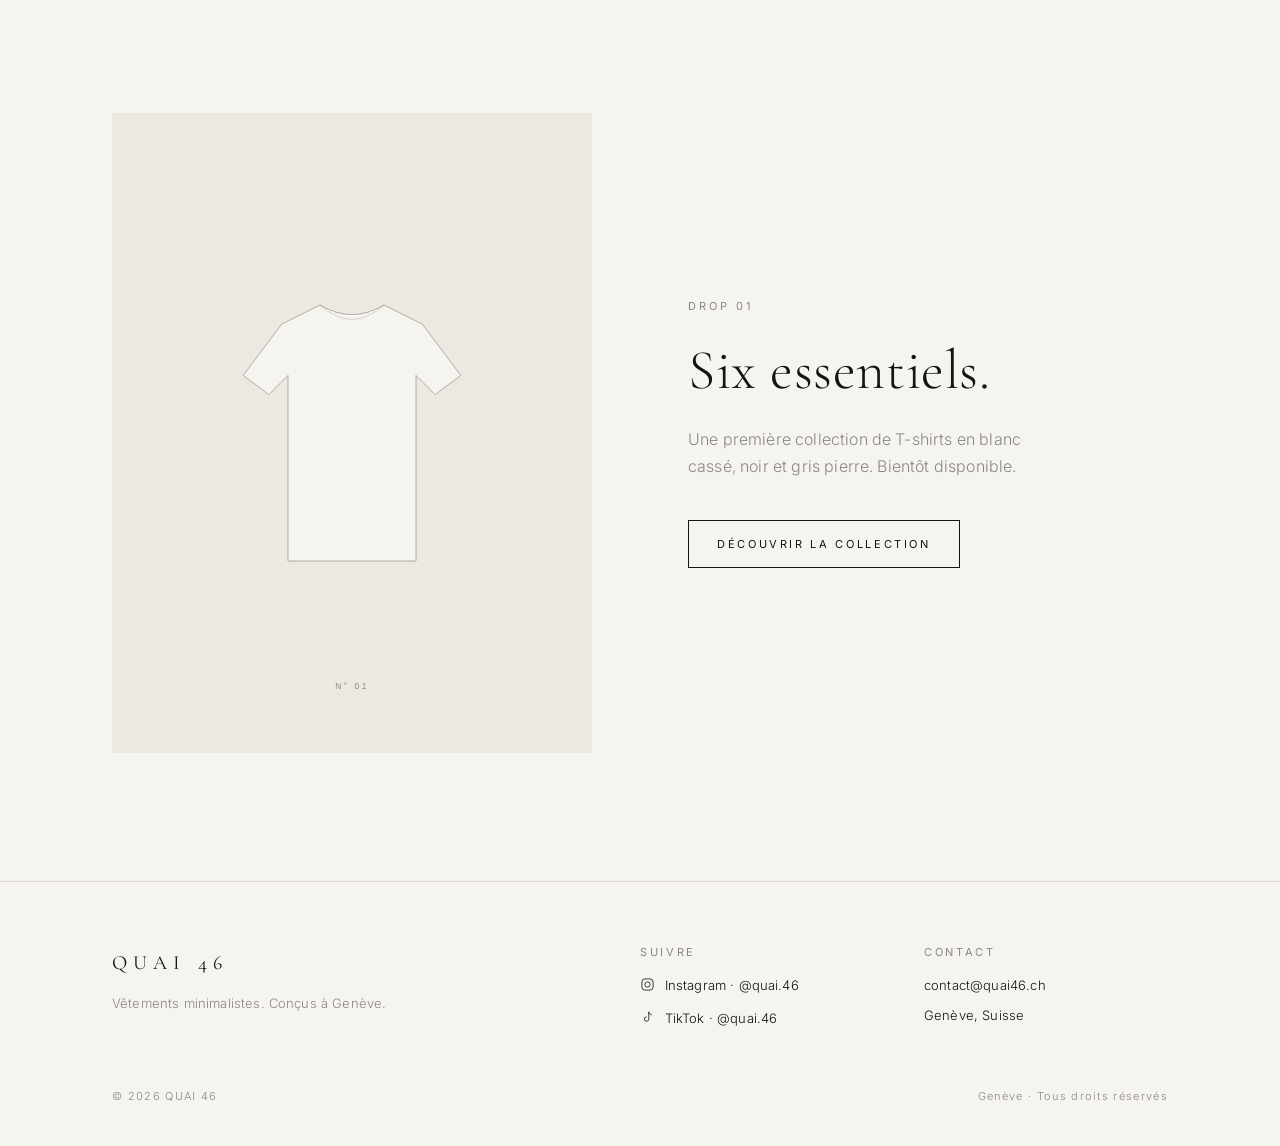
==== commit b00ba2d7: "Tâche 4 : liste d'attente et contact via Formspree, accessibles - action=https://formspree.io/f/FORM" ====
--- a/index.html
+++ b/index.html
@@ -13,7 +13,14 @@
 <meta property="og:title" content="QUAI 46 — Genève · Vêtements minimalistes">
 <meta property="og:description" content="QUAI 46, maison de vêtements minimalistes à Genève. Inscrivez-vous à la liste d’attente du premier drop.">
 <meta property="og:url" content="https://quai46.github.io/">
-<meta property="og:image" content="https://quai46.github.io/images/jet-deau.svg">
+<meta property="og:image" content="https://quai46.github.io/assets/og-image.png">
+<meta property="og:image:width" content="1200">
+<meta property="og:image:height" content="630">
+<meta property="og:image:alt" content="QUAI 46 — Genève. Vêtements minimalistes.">
+<meta name="twitter:card" content="summary_large_image">
+<meta name="twitter:title" content="QUAI 46 — Genève · Vêtements minimalistes">
+<meta name="twitter:description" content="QUAI 46, maison de vêtements minimalistes à Genève. Inscrivez-vous à la liste d’attente du premier drop.">
+<meta name="twitter:image" content="https://quai46.github.io/assets/og-image.png">
 <link rel="icon" href="/favicon.svg" type="image/svg+xml">
 <link rel="icon" href="/favicon.ico" sizes="32x32">
 <link rel="apple-touch-icon" href="/apple-touch-icon.png">
@@ -52,13 +59,26 @@
       <h1 class="hero-title">QUAI&nbsp;46 <span class="city"><span class="dash">—</span> Genève</span></h1>
       <p class="lead hero-tagline">Des vêtements essentiels, coupés avec une précision suisse. Rien de superflu — seulement ce qui dure.</p>
 
-      <form class="waitlist" data-form="waitlist" action="#" method="post" novalidate>
+      <form class="waitlist" id="hero-liste" data-form="waitlist" action="https://formspree.io/f/FORMSPREE_ID" method="POST">
+        <!-- TODO: remplacer FORMSPREE_ID par l'identifiant du formulaire Formspree (ex. « xyzabcd ») — voir INFORME.md -->
         <label class="eyebrow" for="hero-email">Premier drop — liste d’attente</label>
         <div class="waitlist-row">
-          <input class="field" id="hero-email" type="email" name="email" autocomplete="email" required placeholder="Votre adresse email">
+          <input class="field" id="hero-email" type="email" name="email" autocomplete="email" inputmode="email" required
+                 placeholder="Votre adresse email" aria-describedby="hero-email-hint hero-email-error">
           <button class="btn" type="submit">S’inscrire</button>
         </div>
-        <p class="form-note" role="status" aria-live="polite">Soyez les premiers informés. Jamais de spam.</p>
+        <p class="field-error" id="hero-email-error" hidden></p>
+        <div class="consent">
+          <input type="checkbox" id="hero-consent" name="consentement" value="oui" required aria-describedby="hero-consent-error">
+          <label for="hero-consent">J’accepte de recevoir les emails de QUAI 46 sur ses drops. Désinscription en un clic. Voir notre <a href="/confidentialite.html">politique de confidentialité</a>.</label>
+        </div>
+        <p class="field-error" id="hero-consent-error" hidden></p>
+        <div class="hp" aria-hidden="true"><label for="hero-website">Ne pas remplir ce champ</label><input type="text" id="hero-website" name="_gotcha" tabindex="-1" autocomplete="off"></div>
+        <input type="hidden" name="_subject" value="Liste d’attente — QUAI 46">
+        <input type="hidden" name="formulaire" value="liste-attente">
+        <input type="hidden" name="langue" value="fr">
+        <p class="form-hint" id="hero-email-hint">Soyez les premiers informés. Jamais de spam.</p>
+        <p class="form-status" role="status" aria-live="polite"></p>
       </form>
     </div>
 
--- a/css/style.css
+++ b/css/style.css
@@ -10,6 +10,7 @@
   --stone: #8a8780;
   --stone-light: #c9c5bc;
   --line: #dcd8cf;
+  --error: #8c3a2b;
 
   --serif: "Cormorant Garamond", "Cormorant", Garamond, "Times New Roman", serif;
   --sans: "Inter", -apple-system, BlinkMacSystemFont, "Helvetica Neue", Arial, sans-serif;
@@ -267,13 +268,60 @@
   margin-top: 1.75rem;
 }
 
-.form-note {
+.form-hint {
   font-size: 0.75rem;
   color: var(--stone);
   margin: 1rem 0 0;
   min-height: 1.2em;
 }
-.form-note.is-success { color: var(--ink); }
+.form-status {
+  font-size: 0.8125rem;
+  margin: .75rem 0 0;
+}
+.form-status:empty { display: none; }
+.form-status.is-success { color: var(--ink); }
+.form-status.is-error,
+.field-error { color: var(--error); }
+.field-error { font-size: 0.75rem; margin: .5rem 0 0; }
+.field[aria-invalid="true"] { border-bottom-color: var(--error); }
+
+.consent {
+  display: flex;
+  align-items: flex-start;
+  gap: .75rem;
+  margin-top: 1.25rem;
+  font-size: 0.75rem;
+  line-height: 1.6;
+  color: var(--stone);
+}
+.consent label { cursor: pointer; }
+.consent a { color: var(--ink); text-decoration: underline; text-underline-offset: 2px; text-decoration-thickness: 1px; }
+.consent input {
+  -webkit-appearance: none;
+  appearance: none;
+  flex: none;
+  width: 15px; height: 15px;
+  margin: .2rem 0 0;
+  border: 1px solid var(--stone);
+  border-radius: 0;
+  background: transparent;
+  cursor: pointer;
+  display: grid;
+  place-content: center;
+}
+.consent input::after {
+  content: "";
+  width: 7px; height: 4px;
+  border: solid var(--ivory);
+  border-width: 0 0 1px 1px;
+  transform: rotate(-45deg) translate(1px, -1px);
+  opacity: 0;
+}
+.consent input:checked { background: var(--ink); border-color: var(--ink); }
+.consent input:checked::after { opacity: 1; }
+.consent input[aria-invalid="true"] { border-color: var(--error); }
+
+.hp { position: absolute !important; left: -10000px; width: 1px; height: 1px; overflow: hidden; }
 
 /* ---------- Hero ---------- */
 
@@ -314,6 +362,7 @@
 }
 
 .waitlist { max-width: 26rem; }
+.waitlist .form-hint { margin-top: .75rem; }
 .waitlist-row { display: flex; flex-direction: column; gap: 1rem; }
 .waitlist .eyebrow { margin-bottom: .5rem; }
 
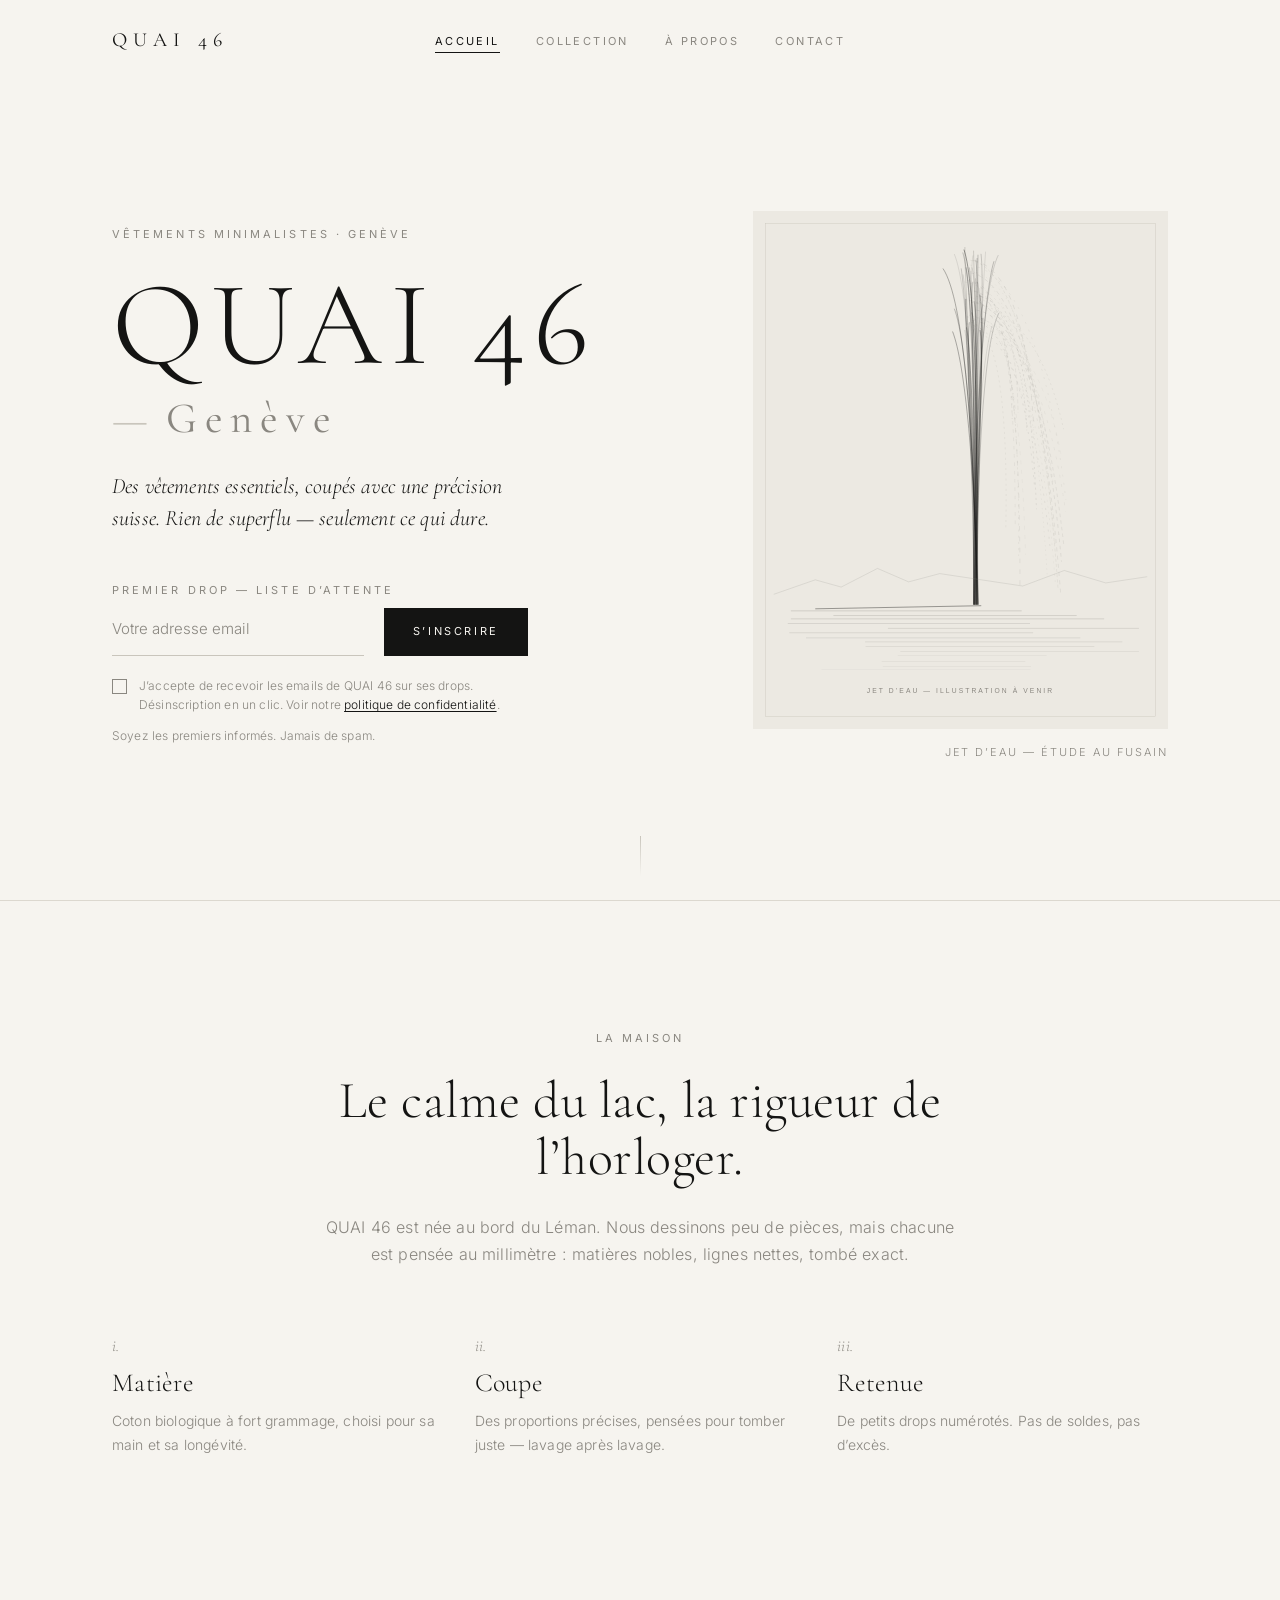
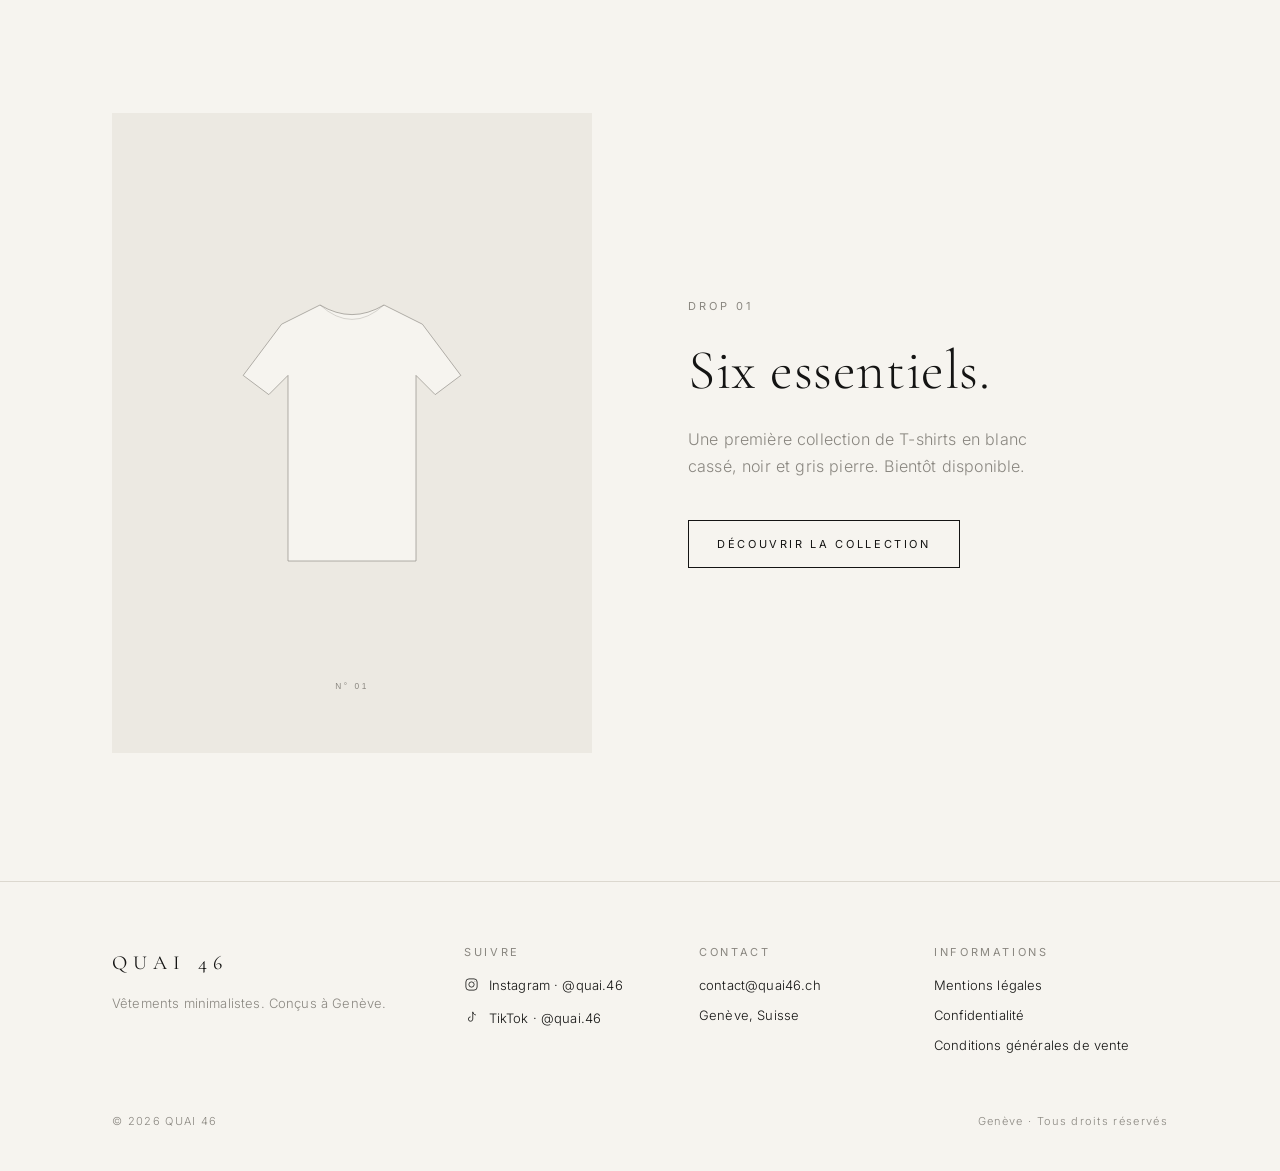
==== commit 2aba7cbc: "Tâche 5 : mentions légales, confidentialité (nLPD + RGPD) et CGV - mentions-legales.html : impressum" ====
--- a/index.html
+++ b/index.html
@@ -24,9 +24,8 @@
 <link rel="icon" href="/favicon.svg" type="image/svg+xml">
 <link rel="icon" href="/favicon.ico" sizes="32x32">
 <link rel="apple-touch-icon" href="/apple-touch-icon.png">
-<link rel="preconnect" href="https://fonts.googleapis.com">
-<link rel="preconnect" href="https://fonts.gstatic.com" crossorigin>
-<link rel="stylesheet" href="https://fonts.googleapis.com/css2?family=Cormorant+Garamond:ital,wght@0,300;0,400;1,300&amp;family=Inter:wght@300;400&amp;display=swap">
+<link rel="preload" href="/assets/fonts/cormorant-garamond.woff2" as="font" type="font/woff2" crossorigin>
+<link rel="preload" href="/assets/fonts/inter.woff2" as="font" type="font/woff2" crossorigin>
 <link rel="stylesheet" href="/css/style.css">
 <script src="/js/main.js" defer></script>
 </head>
@@ -127,7 +126,7 @@
 
 <footer class="site-footer">
   <div class="container">
-    <div class="footer-grid">
+    <div class="footer-grid footer-grid--4">
       <div class="footer-brand">
         <a class="logo" href="/">QUAI 46</a>
         <p>Vêtements minimalistes. Conçus à Genève.</p>
@@ -146,6 +145,14 @@
           <li>Genève, Suisse</li>
         </ul>
       </div>
+      <div class="footer-col">
+        <h2>Informations</h2>
+        <ul>
+          <li><a href="/mentions-legales.html">Mentions légales</a></li>
+          <li><a href="/confidentialite.html">Confidentialité</a></li>
+          <li><a href="/cgv.html">Conditions générales de vente</a></li>
+        </ul>
+      </div>
     </div>
     <div class="footer-bottom">
       <span>© <span data-year>2026</span> QUAI 46</span>
--- a/css/style.css
+++ b/css/style.css
@@ -2,6 +2,29 @@
    QUAI 46 — Genève
    Mobile first · blanc cassé, noir, gris pierre
    ========================================================================== */
+
+/* Polices auto-hébergées (SIL Open Font License 1.1 — voir /assets/fonts/) */
+@font-face {
+  font-family: "Cormorant Garamond";
+  font-style: normal;
+  font-weight: 300 400;
+  font-display: swap;
+  src: url("/assets/fonts/cormorant-garamond.woff2") format("woff2");
+}
+@font-face {
+  font-family: "Cormorant Garamond";
+  font-style: italic;
+  font-weight: 300;
+  font-display: swap;
+  src: url("/assets/fonts/cormorant-garamond-italic.woff2") format("woff2");
+}
+@font-face {
+  font-family: "Inter";
+  font-style: normal;
+  font-weight: 300 400;
+  font-display: swap;
+  src: url("/assets/fonts/inter.woff2") format("woff2");
+}
 
 :root {
   --ivory: #f6f4ef;
@@ -495,6 +518,49 @@
   margin-top: 2rem;
 }
 
+/* ---------- Pages légales ---------- */
+
+.legal { max-width: 40rem; }
+.legal .legal-date {
+  font-size: 0.6875rem;
+  letter-spacing: 0.2em;
+  text-transform: uppercase;
+  color: var(--stone);
+  margin-bottom: 3rem;
+}
+.legal h2 { font-size: 1.75rem; margin: 3.5rem 0 1.25rem; }
+.legal h3 {
+  font-family: var(--sans);
+  font-size: 0.6875rem;
+  font-weight: 400;
+  letter-spacing: 0.2em;
+  text-transform: uppercase;
+  color: var(--stone);
+  margin: 2rem 0 .75rem;
+}
+.legal p, .legal li { color: #3d3c39; font-size: 0.9375rem; }
+.legal strong { font-weight: 400; color: var(--ink); }
+.legal ul { padding-left: 1.1rem; margin: 0 0 1.25rem; }
+.legal li { margin-bottom: .6rem; }
+.legal li::marker { color: var(--stone); }
+.legal a, .prose a { text-decoration: underline; text-decoration-thickness: 1px; text-underline-offset: 3px; }
+.legal a:hover, .prose a:hover { color: var(--stone); }
+.legal-list {
+  display: grid;
+  grid-template-columns: 1fr;
+  margin: 1.5rem 0 0;
+  border-top: 1px solid var(--line);
+}
+.legal-list dt {
+  font-size: 0.6875rem;
+  letter-spacing: 0.2em;
+  text-transform: uppercase;
+  color: var(--stone);
+  padding-top: 1rem;
+}
+.legal-list dd { margin: .25rem 0 0; padding-bottom: 1rem; border-bottom: 1px solid var(--line); }
+.todo-field { color: var(--stone); }
+
 /* ---------- Contact ---------- */
 
 .contact-grid { display: grid; gap: 4rem; }
@@ -568,6 +634,9 @@
   .pillars { grid-template-columns: repeat(3, 1fr); gap: 2rem; }
   .footer-grid { grid-template-columns: 2fr 1fr 1fr; }
   .footer-grid--4 { grid-template-columns: 1fr 1fr; }
+  .legal-list { grid-template-columns: 14rem 1fr; }
+  .legal-list dt { padding: 1rem 1rem 1rem 0; border-bottom: 1px solid var(--line); }
+  .legal-list dd { margin: 0; padding: 1rem 0; }
 }
 
 /* ==========================================================================
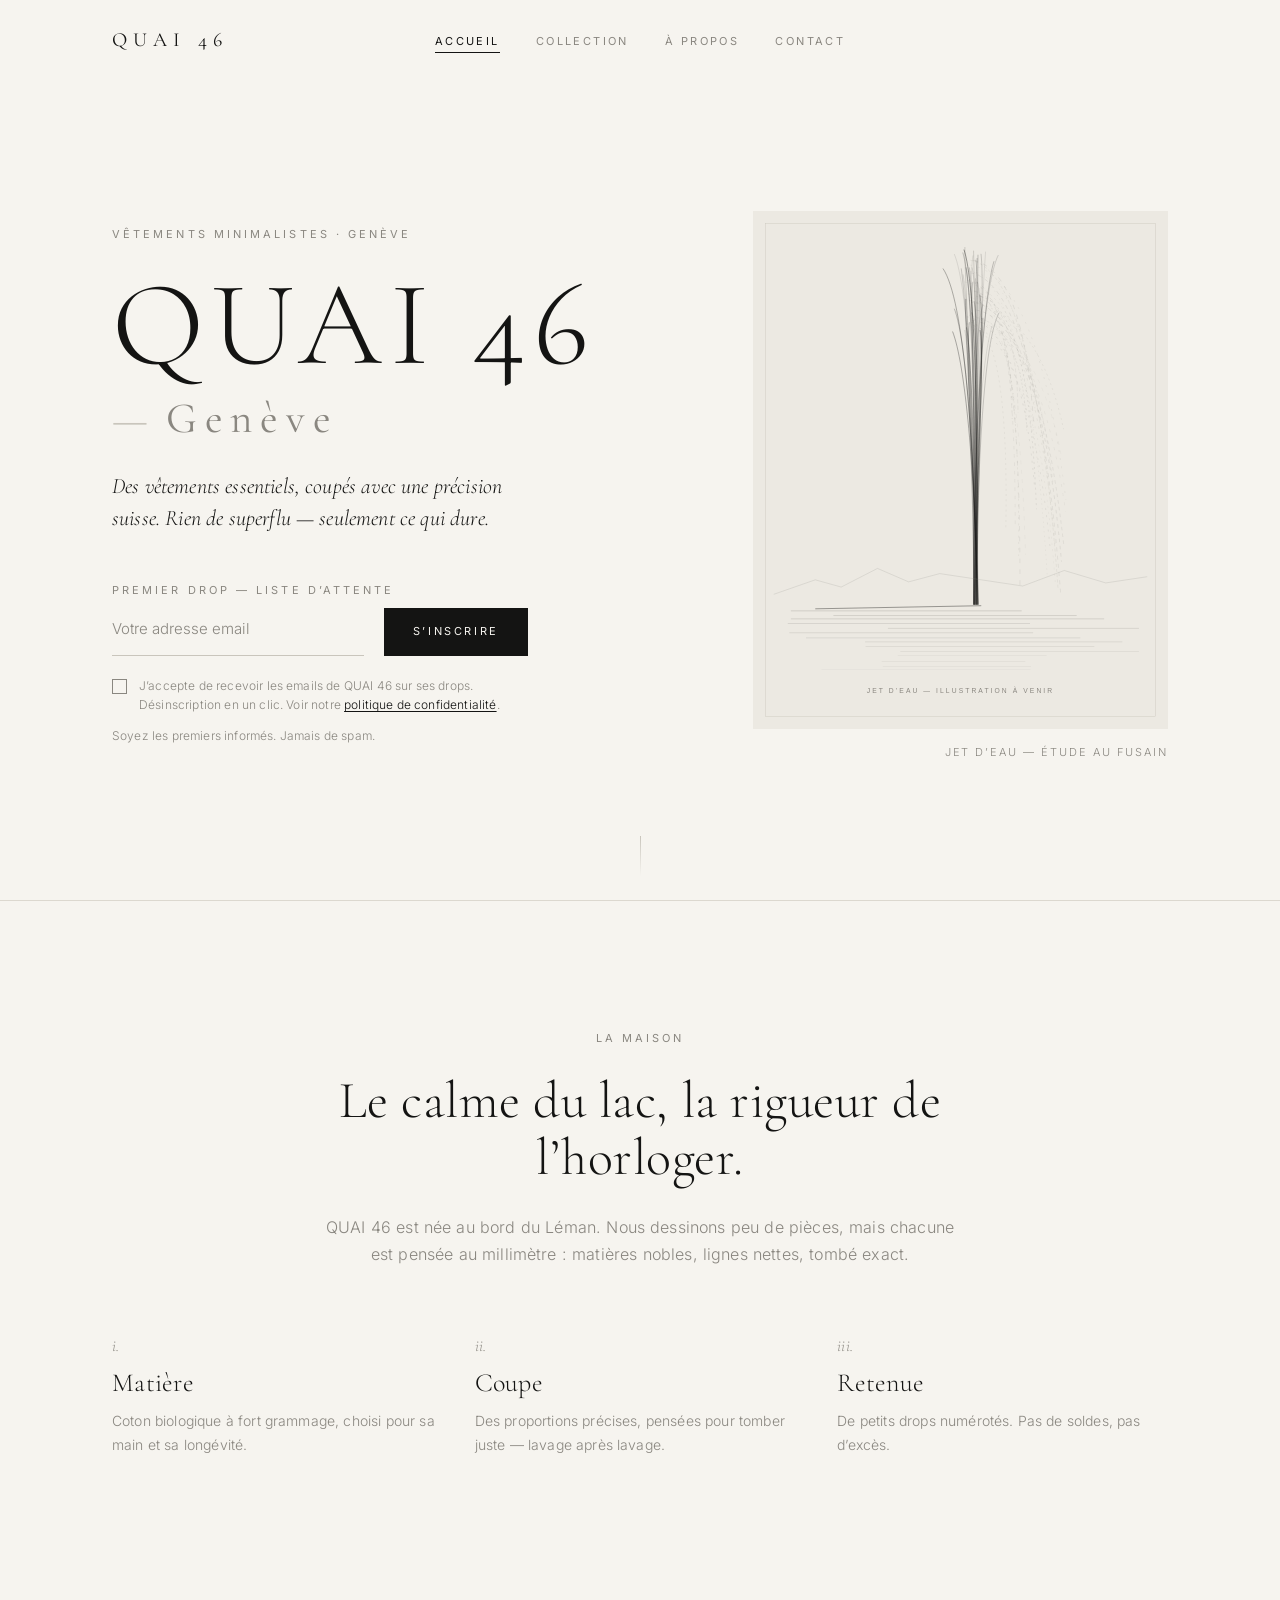
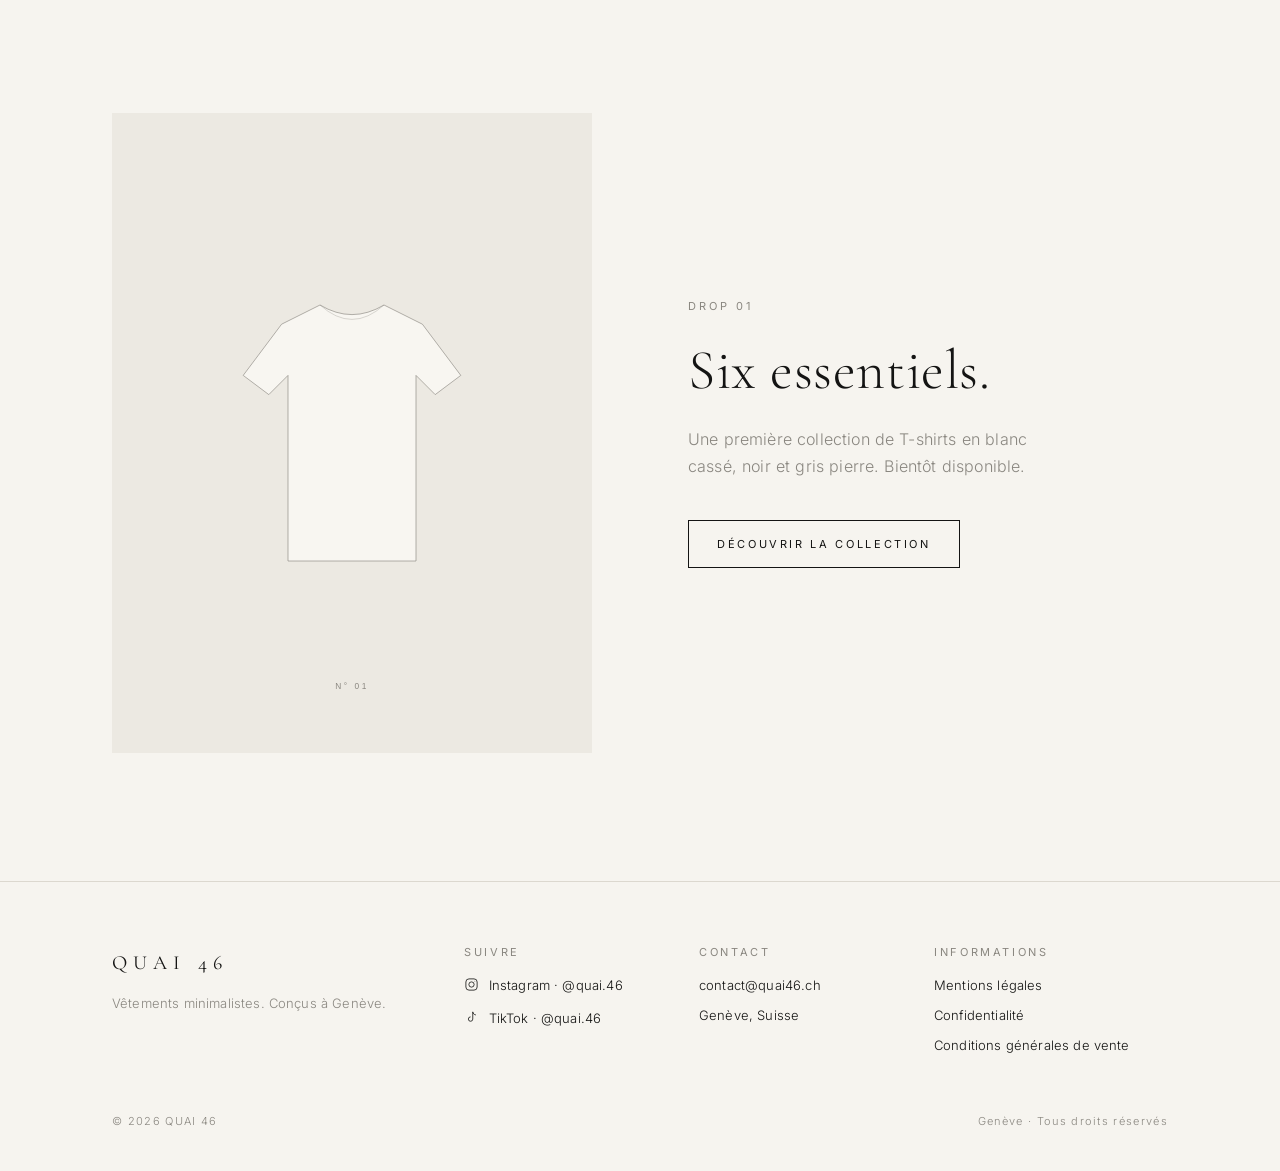
==== commit a6c733e5: "Tâche 6 : page Collection Drop 01 avec fiches produits, guide des tailles et livraison - 6 T-shirts " ====
--- a/index.html
+++ b/index.html
@@ -112,7 +112,7 @@
 <section class="section section--flush">
   <div class="container split">
     <div class="frame frame--tall reveal">
-      <img src="/images/tee-01.svg" alt="T-shirt Léman, blanc cassé" width="800" height="1000" loading="lazy" decoding="async">
+      <img src="/assets/products/leman.svg" alt="T-shirt Léman, blanc cassé" width="800" height="1000" loading="lazy" decoding="async">
     </div>
     <div class="reveal">
       <p class="eyebrow">Drop 01</p>
--- a/css/style.css
+++ b/css/style.css
@@ -489,6 +489,63 @@
   white-space: nowrap;
 }
 .product .btn { width: 100%; }
+.product-num {
+  font-size: 0.6875rem;
+  letter-spacing: 0.2em;
+  text-transform: uppercase;
+  color: var(--stone);
+  margin: 1.25rem 0 0;
+}
+.product-num + .product-info { margin-top: .35rem; }
+.specs {
+  display: grid;
+  grid-template-columns: 5.5rem 1fr;
+  gap: .5rem 1rem;
+  margin: 0 0 1.5rem;
+  padding-top: 1rem;
+  border-top: 1px solid var(--line);
+  font-size: 0.8125rem;
+}
+.specs dt { color: var(--stone); }
+.specs dd { margin: 0; }
+.sizes { list-style: none; display: flex; flex-wrap: wrap; gap: .4rem; margin: 0; padding: 0; }
+.sizes li {
+  min-width: 2rem;
+  padding: 0 .35rem;
+  border: 1px solid var(--line);
+  text-align: center;
+  font-size: 0.6875rem;
+  letter-spacing: 0.08em;
+  line-height: 1.6rem;
+}
+
+/* Guide des tailles */
+.table-wrap { overflow-x: auto; margin-bottom: 2.5rem; }
+.table-wrap:focus-visible { outline-offset: 2px; }
+.size-table { width: 100%; border-collapse: collapse; font-size: 0.8125rem; min-width: 20rem; }
+.size-table caption {
+  text-align: left;
+  font-family: var(--serif);
+  font-size: 1.375rem;
+  padding-bottom: 1rem;
+}
+.size-table caption span { color: var(--stone); font-size: 1rem; font-style: italic; }
+.size-table th, .size-table td { padding: .7rem .5rem; border-bottom: 1px solid var(--line); text-align: left; font-weight: 300; }
+.size-table thead th {
+  font-size: 0.6875rem;
+  font-weight: 400;
+  letter-spacing: 0.16em;
+  text-transform: uppercase;
+  color: var(--stone);
+  border-bottom-color: var(--stone-light);
+}
+.size-table tbody th { font-weight: 400; }
+
+.pillars--flush { margin-top: 1rem; }
+.more-link { margin: 3rem 0 0; font-size: 0.8125rem; }
+.more-link a { border-bottom: 1px solid var(--ink); padding-bottom: 2px; }
+.more-link a:hover { color: var(--stone); border-color: var(--stone); }
+.waitlist-center { max-width: 26rem; margin: 2.5rem auto 0; text-align: left; }
 
 /* ---------- About ---------- */
 
@@ -681,6 +738,7 @@
   .grid { grid-template-columns: repeat(3, 1fr); gap: 5rem 2rem; }
   .split { grid-template-columns: 1fr 1fr; gap: 6rem; }
   .split--reverse > :first-child { order: 2; }
+  .split--top { align-items: start; }
   .contact-grid { grid-template-columns: 1fr 1.2fr; gap: 6rem; }
   .footer-grid--4 { grid-template-columns: 1.6fr 1fr 1fr 1.2fr; }
   .page-head { padding: calc(var(--header-h) + 6rem) 0 4rem; }
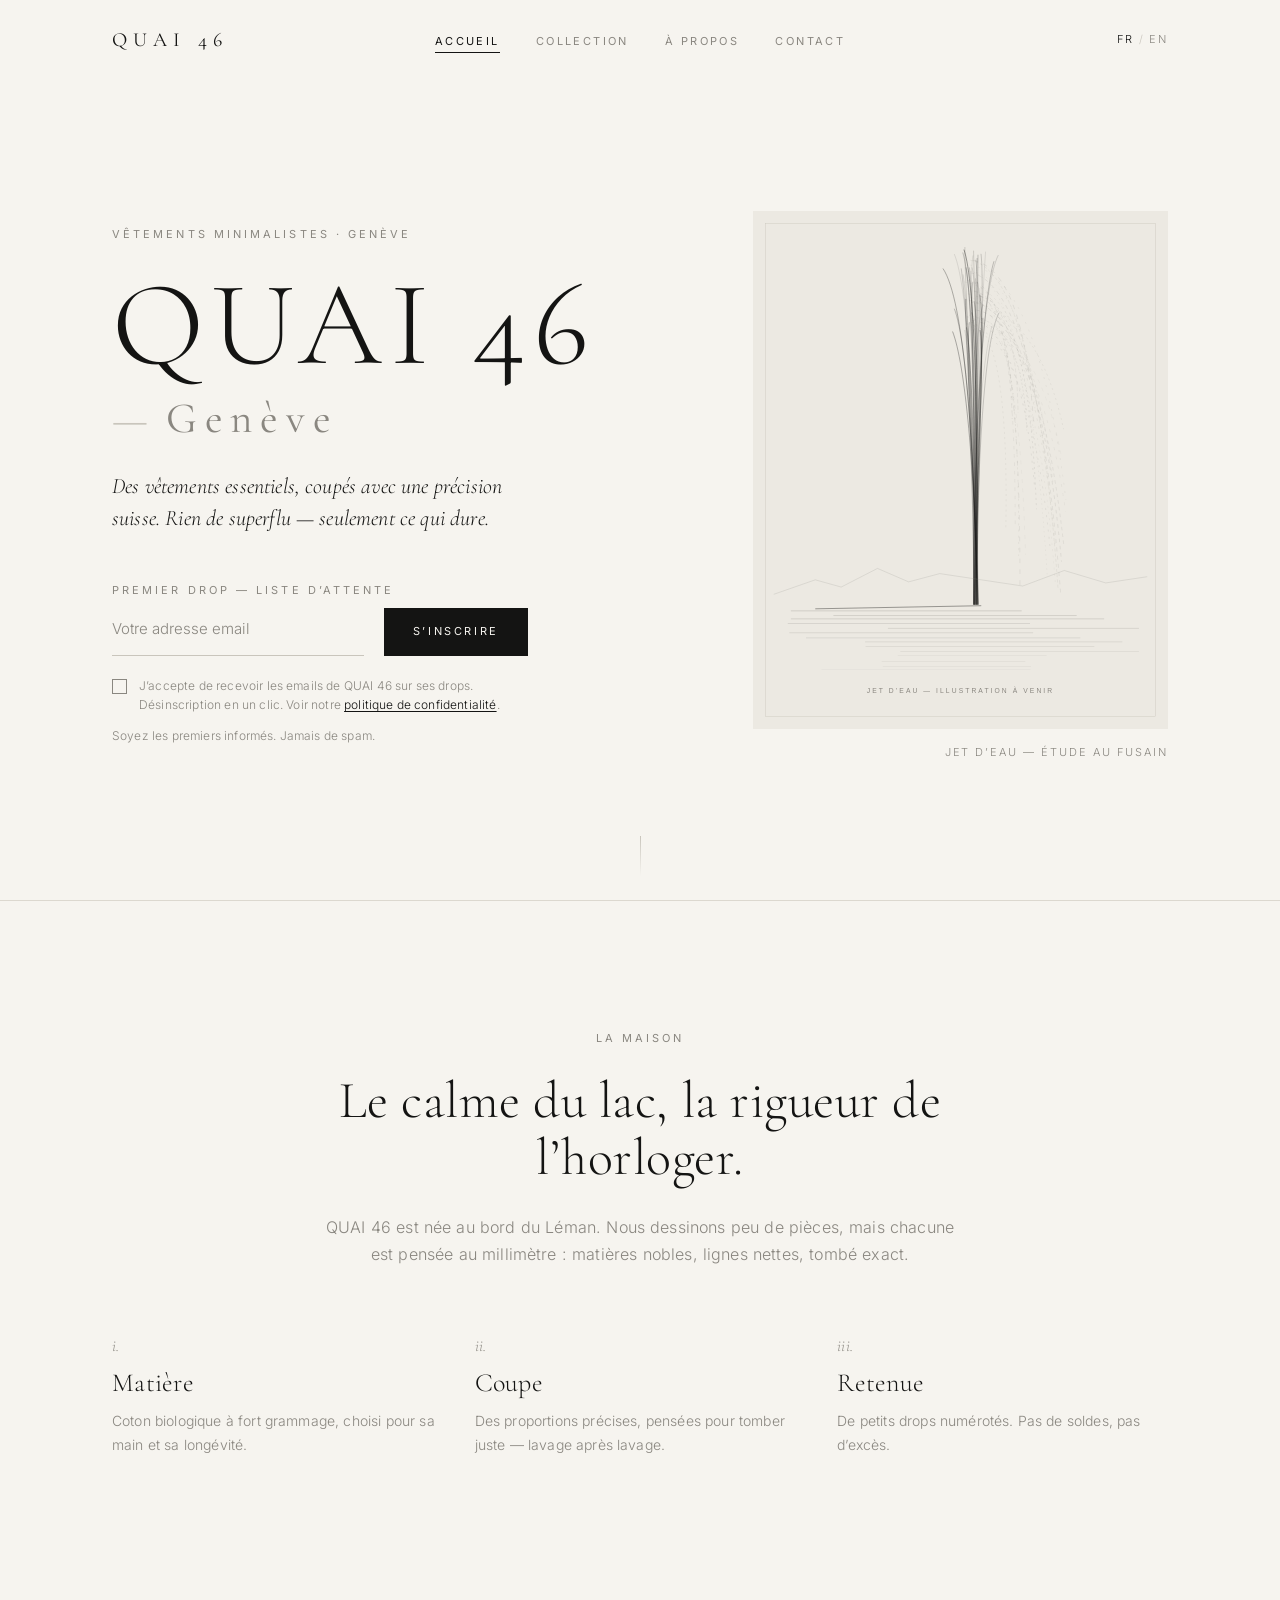
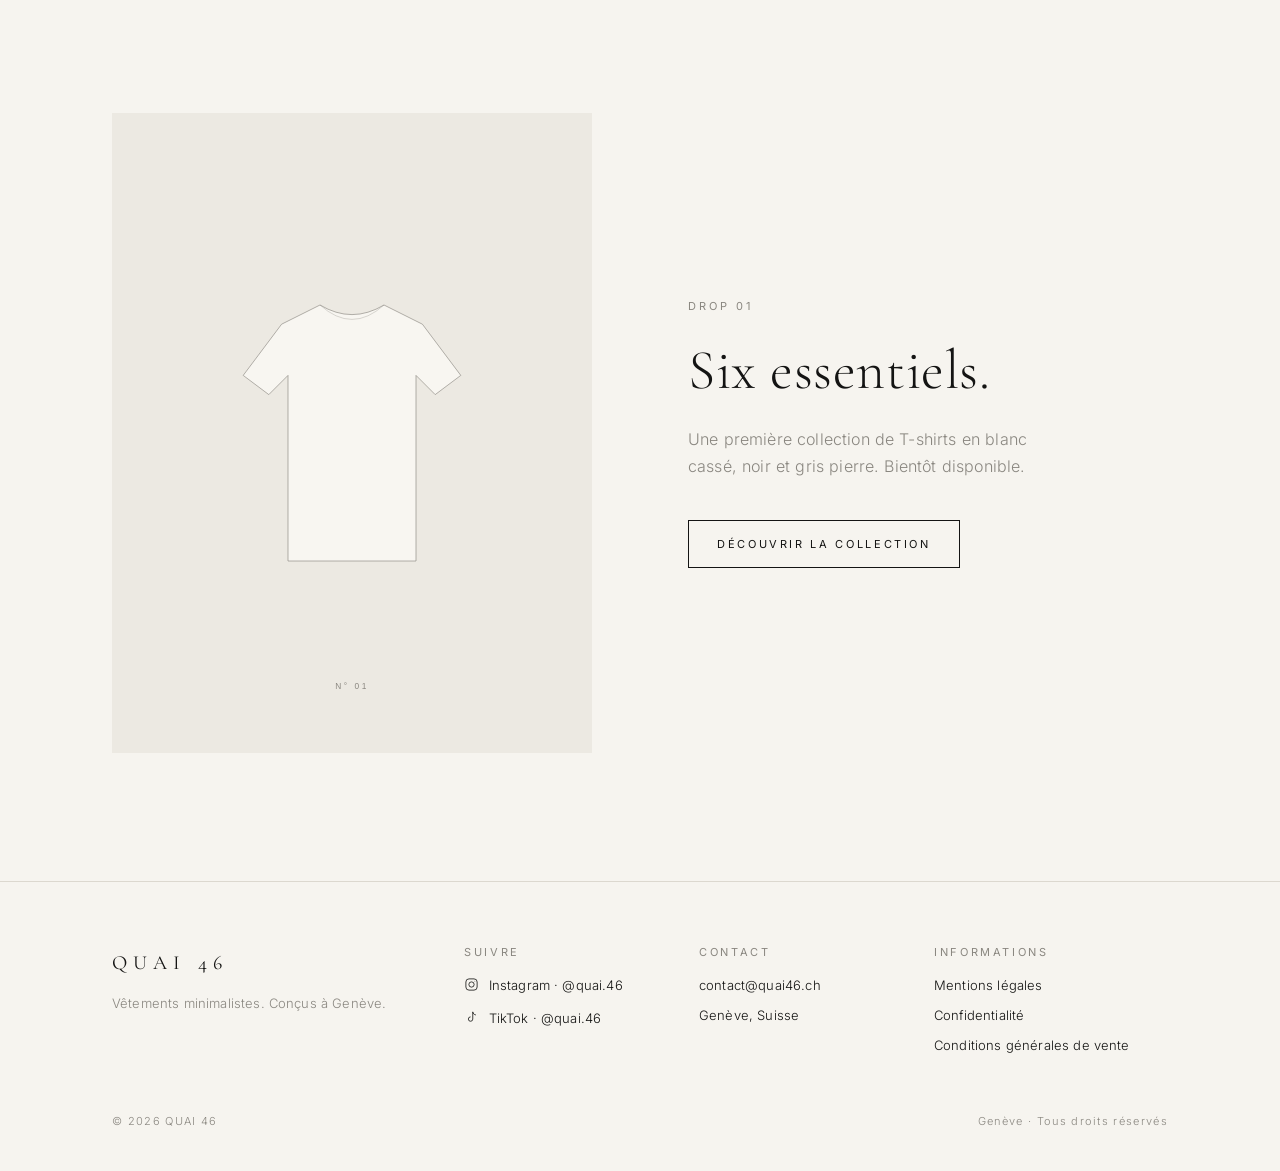
==== commit 4aaaf9e1: "Tâche 7 : version anglaise complète dans /en/ et hreflang - 7 pages traduites : /en/ (accueil), coll" ====
--- a/index.html
+++ b/index.html
@@ -7,9 +7,13 @@
 <meta name="description" content="QUAI 46, maison de vêtements minimalistes à Genève. Inscrivez-vous à la liste d’attente du premier drop.">
 <meta name="theme-color" content="#f6f4ef">
 <link rel="canonical" href="https://quai46.github.io/">
+<link rel="alternate" hreflang="fr" href="https://quai46.github.io/">
+<link rel="alternate" hreflang="en" href="https://quai46.github.io/en/">
+<link rel="alternate" hreflang="x-default" href="https://quai46.github.io/">
 <meta property="og:type" content="website">
 <meta property="og:site_name" content="QUAI 46">
 <meta property="og:locale" content="fr_CH">
+<meta property="og:locale:alternate" content="en_GB">
 <meta property="og:title" content="QUAI 46 — Genève · Vêtements minimalistes">
 <meta property="og:description" content="QUAI 46, maison de vêtements minimalistes à Genève. Inscrivez-vous à la liste d’attente du premier drop.">
 <meta property="og:url" content="https://quai46.github.io/">
@@ -43,7 +47,7 @@
       </ul>
     </nav>
     <div class="header-actions">
-      
+      <a class="lang-toggle" href="/en/" hreflang="en"><span aria-current="true">FR</span><span class="sep" aria-hidden="true">/</span><span>EN</span><span class="visually-hidden" lang="en"> — Read this page in English</span></a>
       <button class="menu-toggle" type="button" aria-controls="site-nav" aria-expanded="false" aria-label="Menu"><span></span><span></span></button>
     </div>
   </div>
